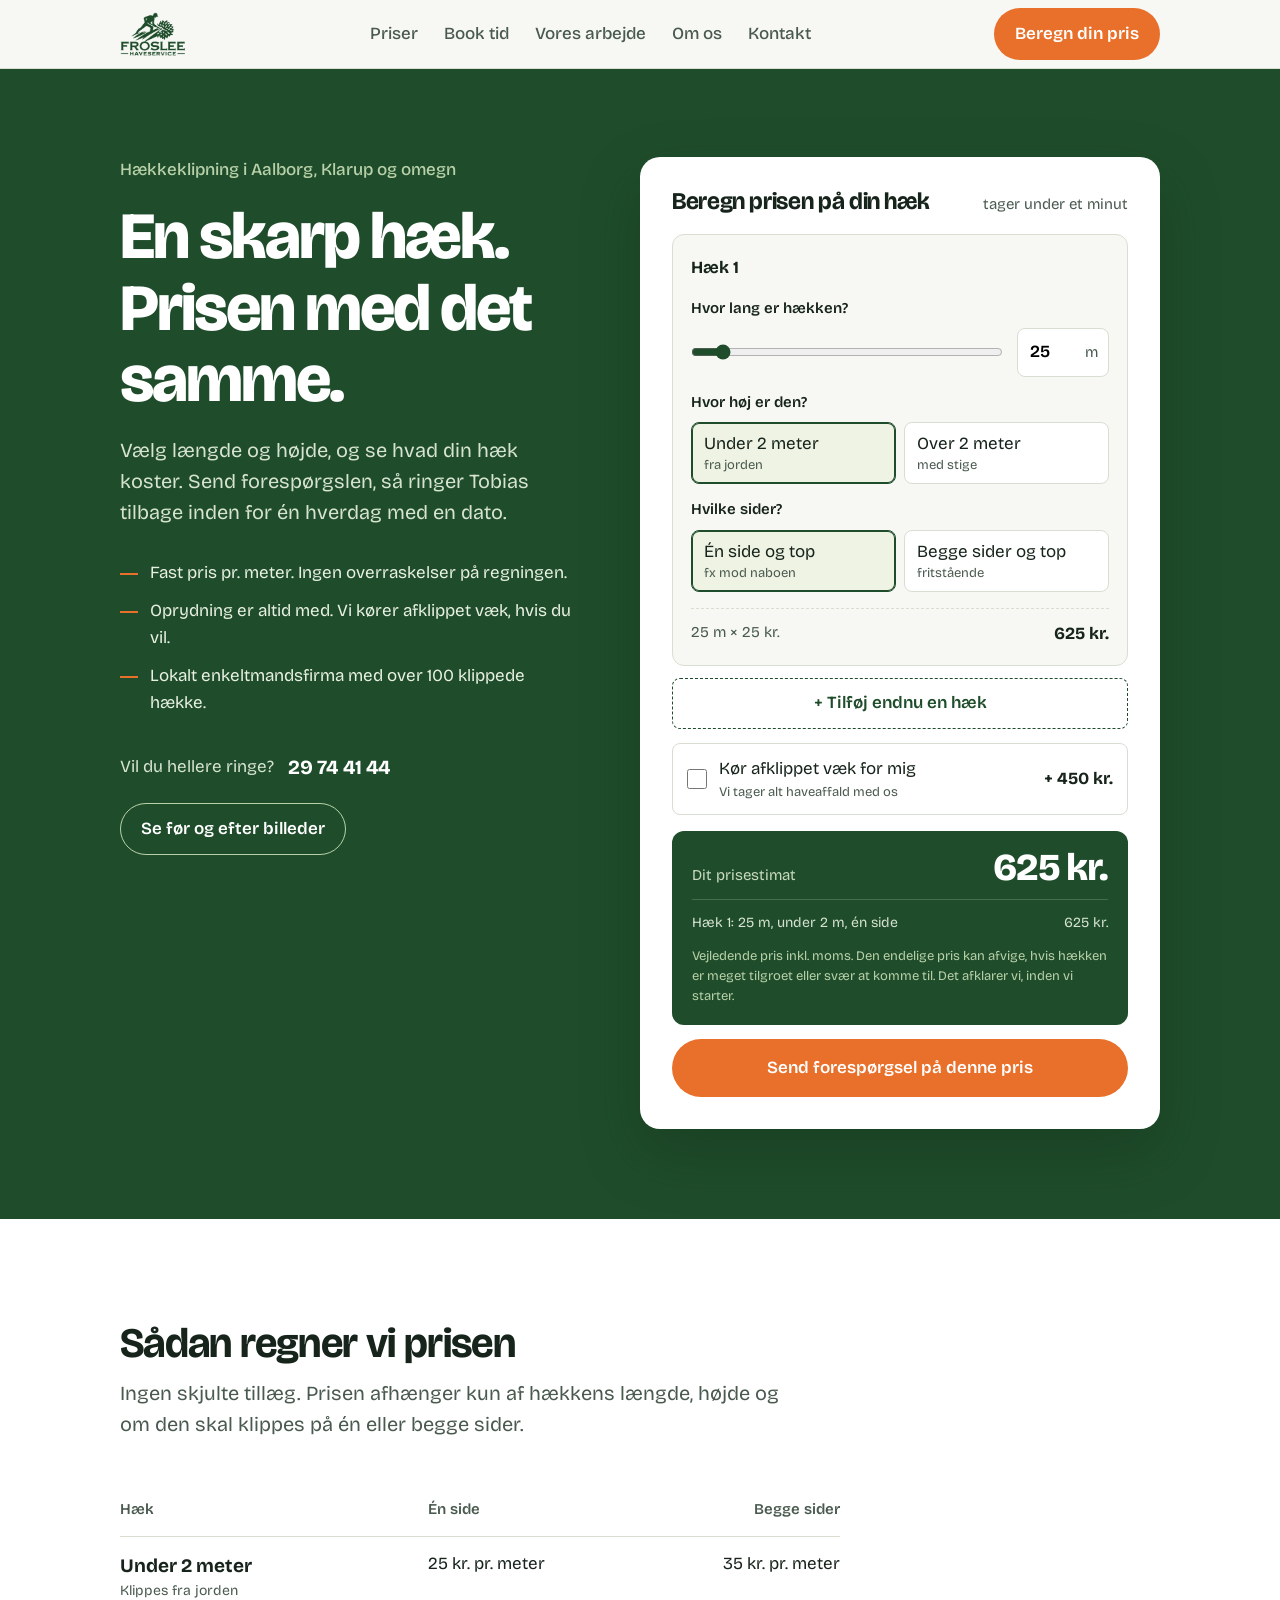
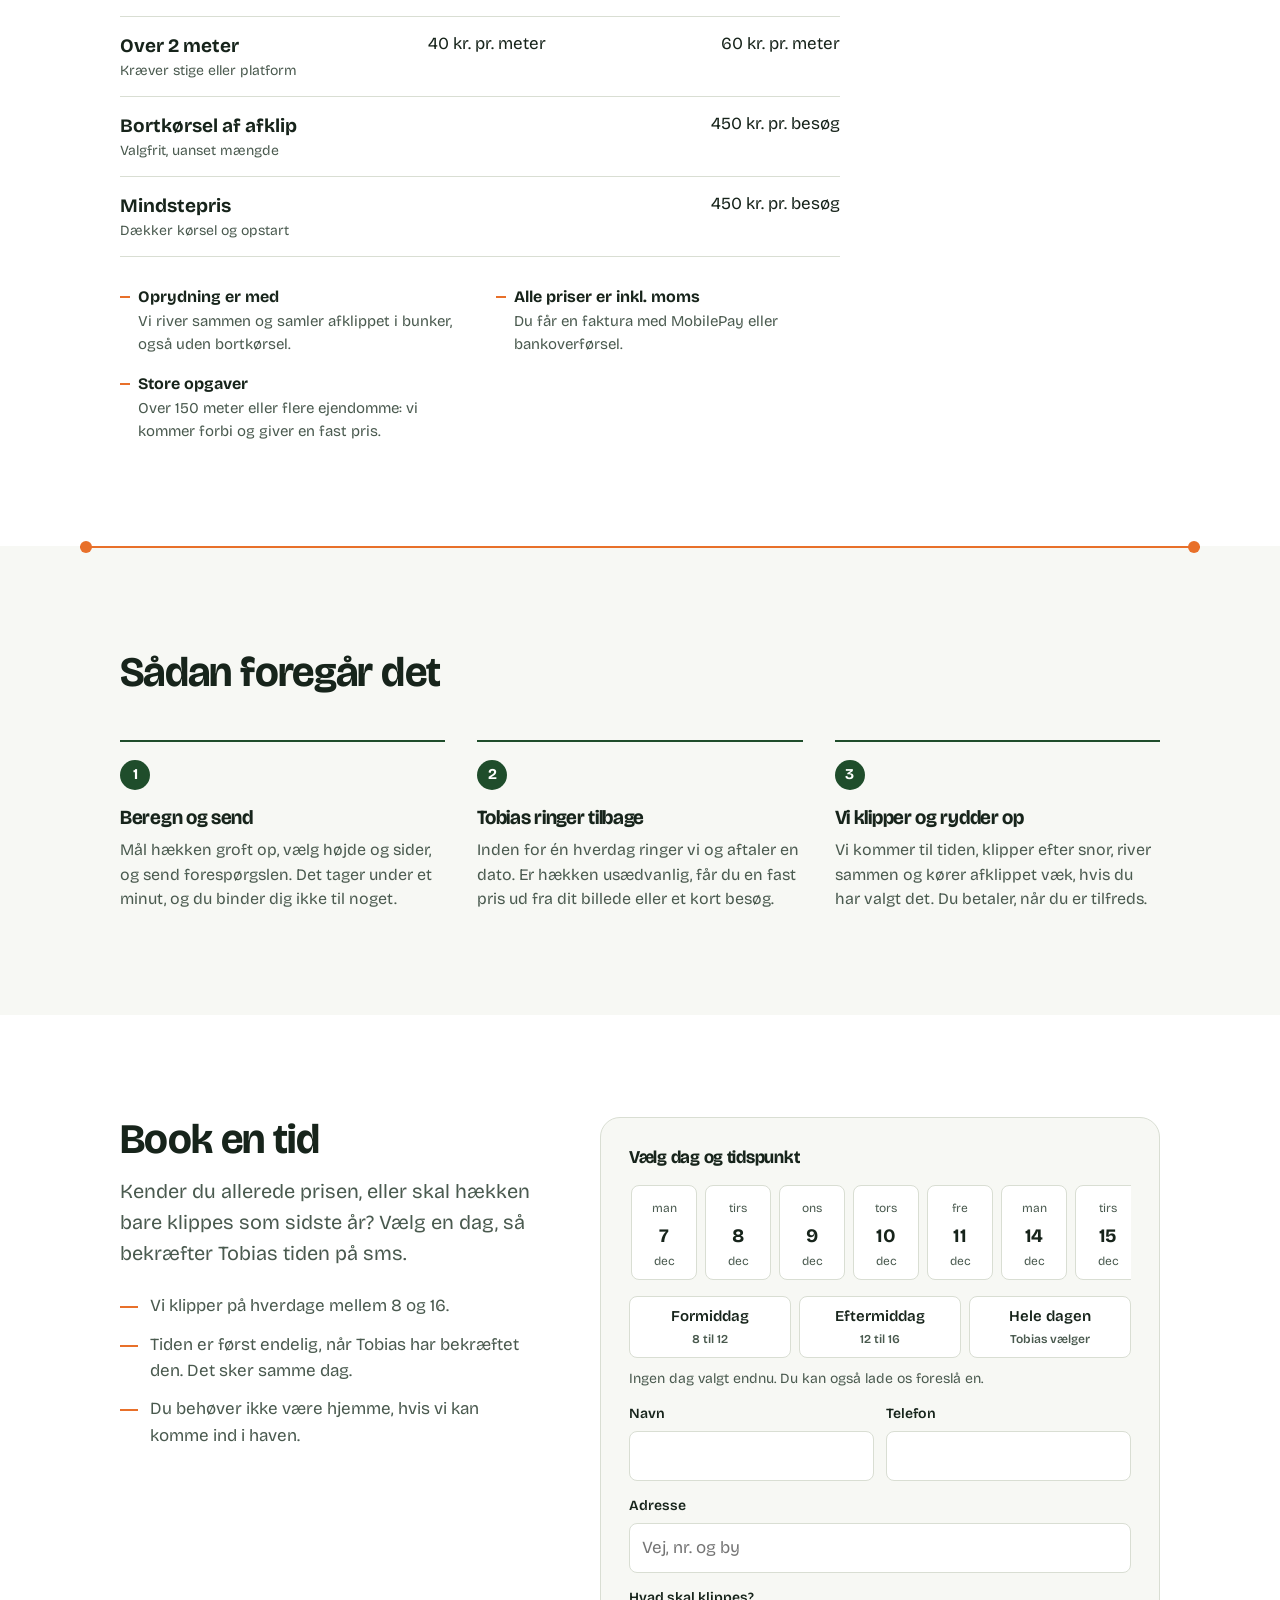
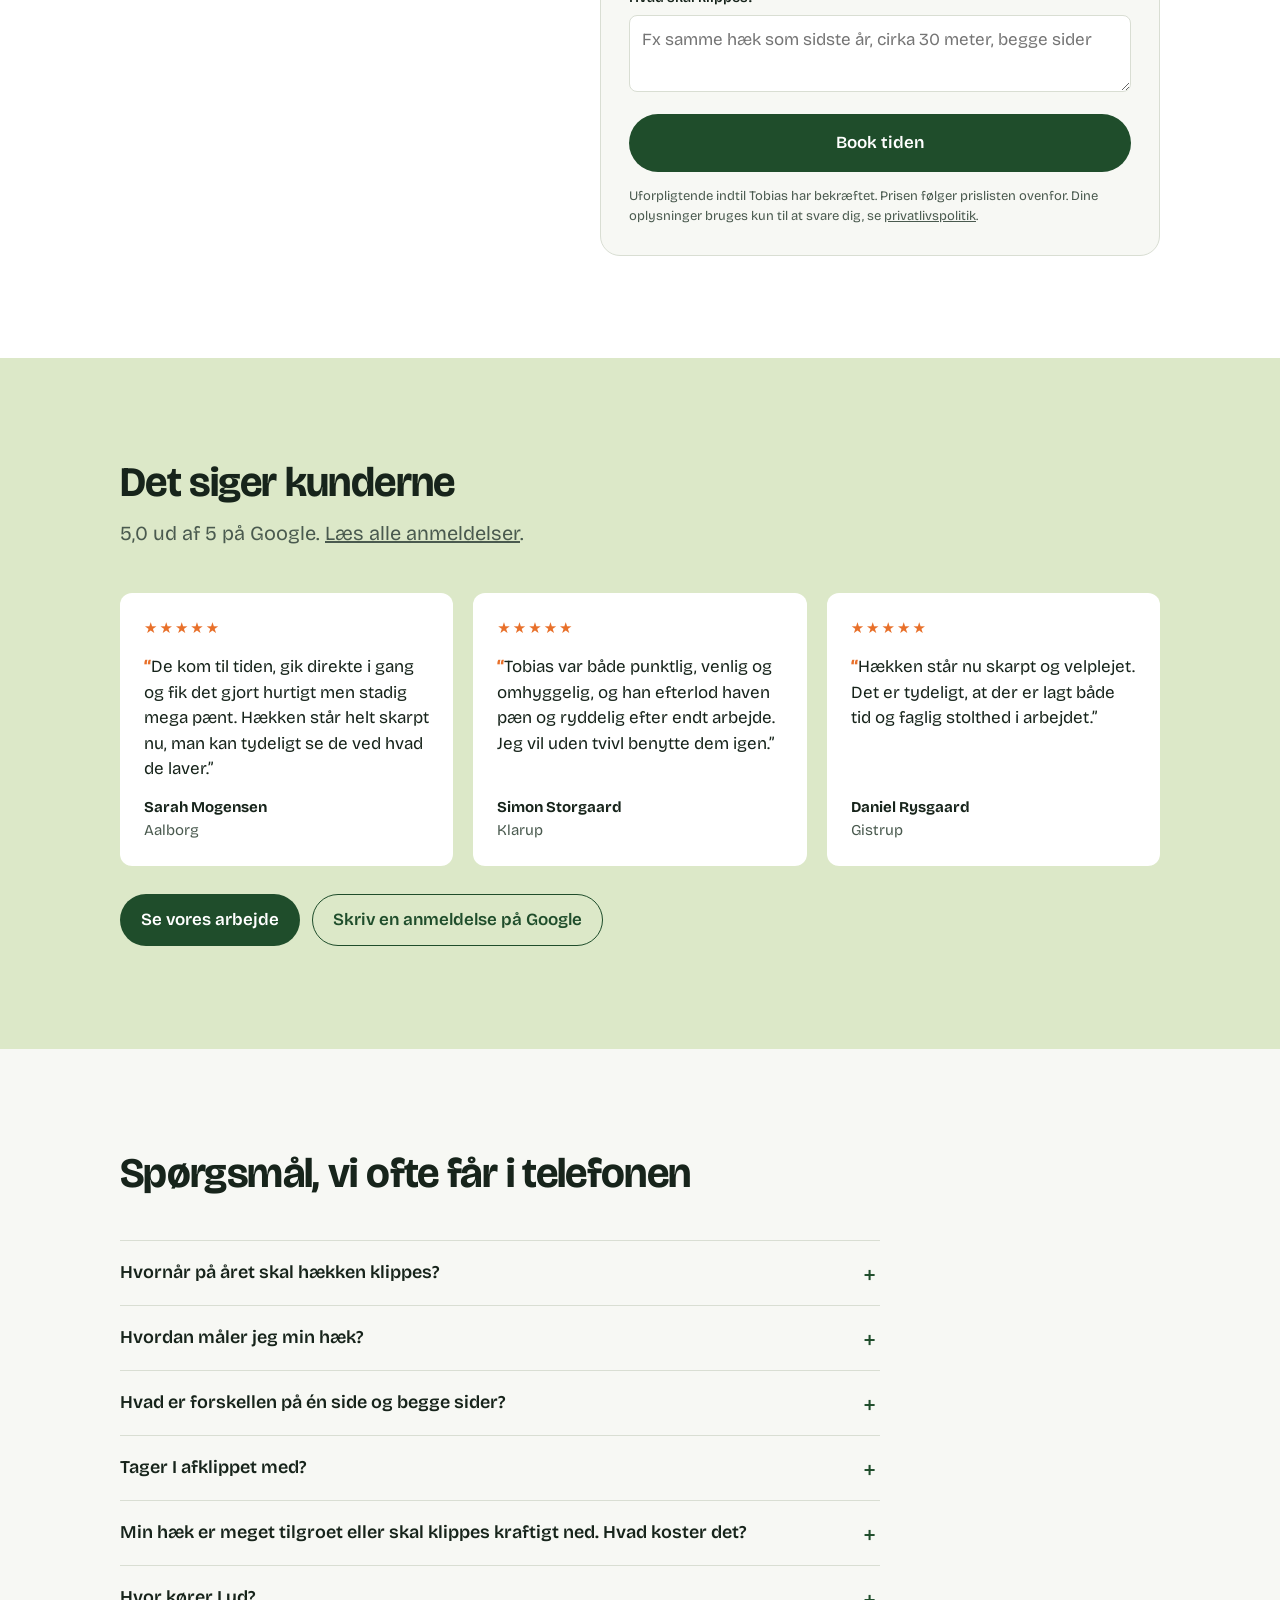
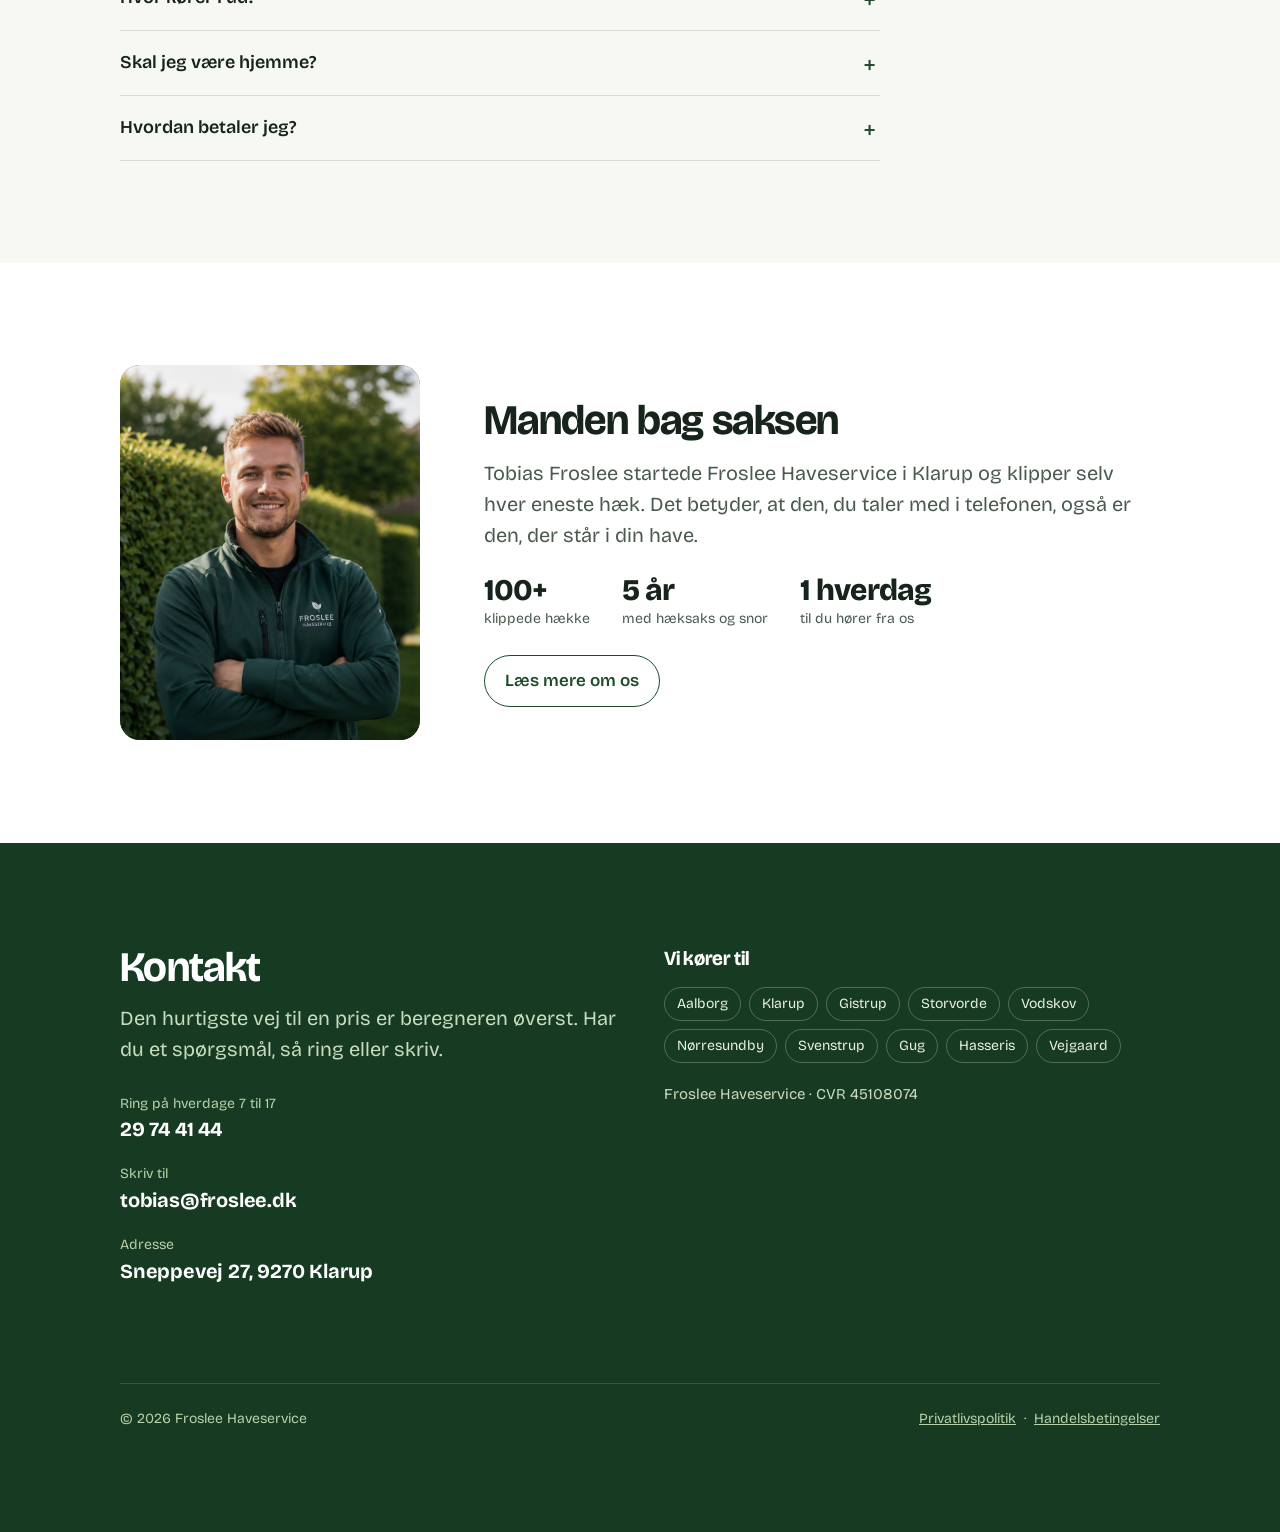
==== index.html @ 967dad7a "Add Google profile to business data Co-Authored-By: Claude Fable 5.1 <noreply@anthropic.com>" ====
<!doctype html>
<html lang="da">
<head>
<meta charset="utf-8">
<meta name="viewport" content="width=device-width, initial-scale=1">
<title>Froslee Haveservice</title>
<meta name="description" content="Hækkeklipning i Aalborg, Klarup og omegn. Beregn prisen på din hæk med det samme og send en forespørgsel.">
<link rel="preconnect" href="https://fonts.googleapis.com">
<link rel="preconnect" href="https://fonts.gstatic.com" crossorigin>
<link href="https://fonts.googleapis.com/css2?family=Bricolage+Grotesque:opsz,wght@12..96,400;12..96,500;12..96,600;12..96,700;12..96,800&display=swap" rel="stylesheet">
<link rel="icon" type="image/png" sizes="32x32" href="img/favicon-32.png">
<link rel="apple-touch-icon" href="img/apple-touch-icon.png">
<meta name="theme-color" content="#1F4D2B">
<link rel="canonical" href="https://devgityousef.github.io/froslee-redesign/">
<meta property="og:type" content="website">
<meta property="og:site_name" content="Froslee Haveservice">
<meta property="og:locale" content="da_DK">
<meta property="og:title" content="Froslee Haveservice · Hækkeklipning i Aalborg">
<meta property="og:description" content="Hækkeklipning i Aalborg og omegn. Beregn prisen på din hæk med det samme og book en tid.">
<meta property="og:url" content="https://devgityousef.github.io/froslee-redesign/">
<meta property="og:image" content="https://devgityousef.github.io/froslee-redesign/img/og.jpg">
<meta property="og:image:width" content="1200">
<meta property="og:image:height" content="630">
<meta name="twitter:card" content="summary_large_image">
<link rel="stylesheet" href="styles.css">
<script type="application/ld+json">{"@context": "https://schema.org", "@type": "LocalBusiness", "name": "Froslee Haveservice", "description": "Hækkeklipning for private og virksomheder i Aalborg og omegn.", "url": "https://devgityousef.github.io/froslee-redesign/", "image": "https://devgityousef.github.io/froslee-redesign/img/og.jpg", "logo": "https://devgityousef.github.io/froslee-redesign/img/icon-512.png", "telephone": "+4529744144", "email": "tobias@froslee.dk", "vatID": "DK45108074", "sameAs": ["https://maps.google.com/?cid=10139848527342528436"], "founder": {"@type": "Person", "name": "Tobias Froslee"}, "address": {"@type": "PostalAddress", "streetAddress": "Sneppevej 27", "postalCode": "9270", "addressLocality": "Klarup", "addressCountry": "DK"}, "areaServed": ["Aalborg", "Klarup", "Gistrup", "Storvorde", "Vodskov", "Nørresundby", "Svenstrup", "Gug", "Hasseris", "Vejgaard"], "openingHoursSpecification": [{"@type": "OpeningHoursSpecification", "dayOfWeek": ["Monday", "Tuesday", "Wednesday", "Thursday", "Friday"], "opens": "07:00", "closes": "17:00"}], "priceRange": "25-60 kr. pr. meter", "makesOffer": {"@type": "Offer", "itemOffered": {"@type": "Service", "name": "Hækkeklipning", "areaServed": "Aalborg"}}}</script>
</head>
<body>

<header>
  <div class="wrap nav">
    <a class="brand" href="index.html"><img src="img/logo-dark.png" alt="Froslee Haveservice"></a>
    <ul>
      <li><a href="index.html#priser">Priser</a></li>
      <li><a href="index.html#book">Book tid</a></li>
      <li><a href="arbejde.html">Vores arbejde</a></li>
      <li><a href="om-os.html">Om os</a></li>
      <li><a href="index.html#kontakt">Kontakt</a></li>
    </ul>
    <a class="btn btn-primary" href="index.html#beregn">Beregn din pris</a>
  </div>
</header>

<main id="top">
<section class="hero">
  <div class="wrap">
    <div>
      <p class="hero-kicker">Hækkeklipning i Aalborg, Klarup og omegn</p>
      <h1>En skarp hæk.<br>Prisen med det samme.</h1>
      <p class="lede" style="margin-top:20px">Vælg længde og højde, og se hvad din hæk koster. Send forespørgslen, så ringer Tobias tilbage inden for én hverdag med en dato.</p>
      <ul class="hero-points">
        <li>Fast pris pr. meter. Ingen overraskelser på regningen.</li>
        <li>Oprydning er altid med. Vi kører afklippet væk, hvis du vil.</li>
        <li>Lokalt enkeltmandsfirma med over 100 klippede hække.</li>
      </ul>
      <div class="hero-call">
        <span>Vil du hellere ringe?</span>
        <a class="tel" href="tel:+4529744144">29 74 41 44</a>
      </div>
      <p style="margin-top:20px"><a class="btn btn-ghost btn-light" href="arbejde.html">Se før og efter billeder</a></p>
    </div>

    <form class="calc" id="beregn" novalidate>
      <div class="calc-head">
        <h2>Beregn prisen på din hæk</h2>
        <span>tager under et minut</span>
      </div>

      <div id="hedges"></div>

      <button type="button" class="add" id="addHedge">+ Tilføj endnu en hæk</button>

      <label class="check">
        <input type="checkbox" id="waste">
        <span class="grow">Kør afklippet væk for mig<small>Vi tager alt haveaffald med os</small></span>
        <b>+ 450 kr.</b>
      </label>

      <div class="total" aria-live="polite">
        <div class="total-row">
          <span class="lbl">Dit prisestimat</span>
          <span class="amt" id="totalAmt">625 kr.</span>
        </div>
        <ul id="breakdown"></ul>
        <p class="fine">Vejledende pris inkl. moms. Den endelige pris kan afvige, hvis hækken er meget tilgroet eller svær at komme til. Det afklarer vi, inden vi starter.</p>
      </div>

      <details class="req" id="req">
        <summary><span class="btn btn-primary btn-block">Send forespørgsel på denne pris</span></summary>
        <div class="req-form">
          <h3>Hvor skal vi komme hen?</h3>
          <div class="grid2">
            <div class="in"><label for="name">Navn</label><input id="name" name="name" autocomplete="name" required></div>
            <div class="in"><label for="phone">Telefon</label><input id="phone" name="phone" type="tel" autocomplete="tel" required></div>
          </div>
          <div class="in"><label for="address">Adresse</label><input id="address" name="address" autocomplete="street-address" placeholder="Vej, nr. og by" required></div>
          <div class="in"><label for="email">E-mail</label><input id="email" name="email" type="email" autocomplete="email" required><small>Så kan vi også svare dig på mail.</small></div>
          <div class="in"><span class="lbl-l">Hvornår passer det?</span><div class="book" data-book="calc"></div></div>
          <p style="font-size:14px;color:var(--ink-2);margin:0">Har du et billede af hækken? Send det på sms til <a href="sms:+4529744144">29 74 41 44</a>, så kan vi give en fast pris uden at komme forbi først.</p>
          <div class="in"><label for="msg">Er der noget, vi skal vide?</label><textarea id="msg" name="msg" rows="2" placeholder="Fx svær adgang, hund i haven, eller at hækken er meget tilgroet"></textarea></div>
          <div class="hp" aria-hidden="true"><label>Lad feltet stå tomt<input name="_gotcha" tabindex="-1" autocomplete="off"></label></div>
          <button type="submit" class="btn btn-dark btn-block">Send forespørgsel</button>
          <p style="font-size:13px;color:var(--ink-2)">Uforpligtende. Vi ringer tilbage inden for én hverdag. Dine oplysninger bruges kun til at svare dig, se <a href="privatliv.html">privatlivspolitik</a>.</p>
        </div>
      </details>

      <div class="sent" id="sent" role="status">
        <h3>Tak, din forespørgsel er sendt</h3>
        <p id="sentText"></p>
      </div>
    </form>
  </div>
</section>

<section class="prices" id="priser">
  <div class="wrap">
    <div class="sec-head">
      <h2>Sådan regner vi prisen</h2>
      <p class="lede">Ingen skjulte tillæg. Prisen afhænger kun af hækkens længde, højde og om den skal klippes på én eller begge sider.</p>
    </div>
    <table class="price-table">
      <thead><tr><th>Hæk</th><th>Én side</th><th>Begge sider</th></tr></thead>
      <tbody>
        <tr><td><b>Under 2 meter</b><small>Klippes fra jorden</small></td><td>25 kr. pr. meter</td><td>35 kr. pr. meter</td></tr>
        <tr><td><b>Over 2 meter</b><small>Kræver stige eller platform</small></td><td>40 kr. pr. meter</td><td>60 kr. pr. meter</td></tr>
        <tr><td><b>Bortkørsel af afklip</b><small>Valgfrit, uanset mængde</small></td><td colspan="2">450 kr. pr. besøg</td></tr>
        <tr><td><b>Mindstepris</b><small>Dækker kørsel og opstart</small></td><td colspan="2">450 kr. pr. besøg</td></tr>
      </tbody>
    </table>
    <div class="incl">
      <div><b>Oprydning er med</b>Vi river sammen og samler afklippet i bunker, også uden bortkørsel.</div>
      <div><b>Alle priser er inkl. moms</b>Du får en faktura med MobilePay eller bankoverførsel.</div>
      <div><b>Store opgaver</b>Over 150 meter eller flere ejendomme: vi kommer forbi og giver en fast pris.</div>
    </div>
  </div>
</section>

<div class="snor" role="presentation"></div>

<section class="steps" id="saadan">
  <div class="wrap">
    <div class="sec-head">
      <h2>Sådan foregår det</h2>
    </div>
    <ol>
      <li><h3>Beregn og send</h3><p>Mål hækken groft op, vælg højde og sider, og send forespørgslen. Det tager under et minut, og du binder dig ikke til noget.</p></li>
      <li><h3>Tobias ringer tilbage</h3><p>Inden for én hverdag ringer vi og aftaler en dato. Er hækken usædvanlig, får du en fast pris ud fra dit billede eller et kort besøg.</p></li>
      <li><h3>Vi klipper og rydder op</h3><p>Vi kommer til tiden, klipper efter snor, river sammen og kører afklippet væk, hvis du har valgt det. Du betaler, når du er tilfreds.</p></li>
    </ol>
  </div>
</section>

<section class="booksec" id="book">
  <div class="wrap">
    <div>
      <h2>Book en tid</h2>
      <p class="lede" style="margin-top:14px">Kender du allerede prisen, eller skal hækken bare klippes som sidste år? Vælg en dag, så bekræfter Tobias tiden på sms.</p>
      <ul class="book-points">
        <li>Vi klipper på hverdage mellem 8 og 16.</li>
        <li>Tiden er først endelig, når Tobias har bekræftet den. Det sker samme dag.</li>
        <li>Du behøver ikke være hjemme, hvis vi kan komme ind i haven.</li>
      </ul>
    </div>
    <form class="bookform" id="bookForm" novalidate>
      <h3>Vælg dag og tidspunkt</h3>
      <div class="book" data-book="solo"></div>
      <div class="grid2">
        <div class="in"><label for="bname">Navn</label><input id="bname" name="name" autocomplete="name" required></div>
        <div class="in"><label for="bphone">Telefon</label><input id="bphone" name="phone" type="tel" autocomplete="tel" required></div>
      </div>
      <div class="in"><label for="baddress">Adresse</label><input id="baddress" name="address" autocomplete="street-address" placeholder="Vej, nr. og by" required></div>
      <div class="in"><label for="bmsg">Hvad skal klippes?</label><textarea id="bmsg" name="msg" rows="2" placeholder="Fx samme hæk som sidste år, cirka 30 meter, begge sider"></textarea></div>
      <div class="hp" aria-hidden="true"><label>Lad feltet stå tomt<input name="_gotcha" tabindex="-1" autocomplete="off"></label></div>
      <button type="submit" class="btn btn-dark btn-block">Book tiden</button>
      <p style="font-size:13px;color:var(--ink-2);margin:0">Uforpligtende indtil Tobias har bekræftet. Prisen følger prislisten ovenfor. Dine oplysninger bruges kun til at svare dig, se <a href="privatliv.html">privatlivspolitik</a>.</p>
      <div class="sent" id="bookSent" role="status" style="margin-top:0">
        <h3>Tak, din booking er sendt</h3>
        <p id="bookSentText"></p>
      </div>
    </form>
  </div>
</section>

<section class="reviews" id="anmeldelser">
  <div class="wrap">
    <div class="sec-head">
      <h2>Det siger kunderne</h2>
      <p class="lede">5,0 ud af 5 på Google. <a href="https://maps.google.com/?cid=10139848527342528436" rel="noopener">Læs alle anmeldelser</a>.</p>
    </div>
    <div class="rev-grid">
      <article class="rev">
        <div class="stars" aria-label="5 ud af 5 stjerner">★★★★★</div>
        <q>De kom til tiden, gik direkte i gang og fik det gjort hurtigt men stadig mega pænt. Hækken står helt skarpt nu, man kan tydeligt se de ved hvad de laver.</q>
        <footer><b>Sarah Mogensen</b>Aalborg</footer>
      </article>
      <article class="rev">
        <div class="stars" aria-label="5 ud af 5 stjerner">★★★★★</div>
        <q>Tobias var både punktlig, venlig og omhyggelig, og han efterlod haven pæn og ryddelig efter endt arbejde. Jeg vil uden tvivl benytte dem igen.</q>
        <footer><b>Simon Storgaard</b>Klarup</footer>
      </article>
      <article class="rev">
        <div class="stars" aria-label="5 ud af 5 stjerner">★★★★★</div>
        <q>Hækken står nu skarpt og velplejet. Det er tydeligt, at der er lagt både tid og faglig stolthed i arbejdet.</q>
        <footer><b>Daniel Rysgaard</b>Gistrup</footer>
      </article>
    </div>
    <p style="margin-top:28px;display:flex;gap:12px;flex-wrap:wrap"><a class="btn btn-dark" href="arbejde.html">Se vores arbejde</a><a class="btn btn-ghost" href="https://maps.google.com/?cid=10139848527342528436" rel="noopener">Skriv en anmeldelse på Google</a></p>
  </div>
</section>

<section id="faq">
  <div class="wrap">
    <div class="sec-head">
      <h2>Spørgsmål, vi ofte får i telefonen</h2>
    </div>
    <div class="faq-list">
      <details><summary>Hvornår på året skal hækken klippes?</summary><p>De fleste hække klippes én gang i slutningen af juni og eventuelt igen i august eller september. Bøgehæk tåler fint en enkelt klipning i sommeren. Vi klipper fra april til oktober, og de bedste tider i kalenderen går først.</p></details>
      <details><summary>Hvordan måler jeg min hæk?</summary><p>Gå langs hækken med almindelige skridt: ét skridt er cirka én meter. Et groft tal er nok. Vi måler præcist, når vi kommer, og prisen reguleres kun, hvis længden afviger meget.</p></details>
      <details><summary>Hvad er forskellen på én side og begge sider?</summary><p>Står hækken i skel, klipper vi typisk kun din side og toppen. Står den frit, eller vil naboen gerne have sin side klippet samtidig, vælger du begge sider. Toppen er altid med.</p></details>
      <details><summary>Tager I afklippet med?</summary><p>Ja, mod 450 kr. pr. besøg uanset mængde. Vælger du det fra, river vi stadig sammen og lægger afklippet i bunker, hvor du vil have det.</p></details>
      <details><summary>Min hæk er meget tilgroet eller skal klippes kraftigt ned. Hvad koster det?</summary><p>En kraftig nedskæring tager længere tid end en almindelig klipning, så det giver vi en fast pris på. Send et billede med forespørgslen, så får du prisen, når vi ringer tilbage.</p></details>
      <details><summary>Hvor kører I ud?</summary><p>Aalborg og en radius på cirka 25 km: Klarup, Gistrup, Storvorde, Vodskov, Nørresundby, Svenstrup, Gug og Hasseris. Bor du længere væk, så skriv til os alligevel.</p></details>
      <details><summary>Skal jeg være hjemme?</summary><p>Nej. Hvis vi kan komme ind i haven, klarer vi det selv. Vi sender en besked, når vi er færdige, og fakturaen kommer på mail.</p></details>
      <details><summary>Hvordan betaler jeg?</summary><p>Du får en faktura på mail efter arbejdet og betaler med MobilePay eller bankoverførsel inden for 8 dage.</p></details>
    </div>
  </div>
</section>

<section class="about" id="om">
  <div class="wrap">
    <div class="portrait"><img src="img/tobias.jpg" alt="Tobias Froslee foran en nyklippet hæk"></div>
    <div>
      <h2>Manden bag saksen</h2>
      <p class="lede" style="margin-top:14px">Tobias Froslee startede Froslee Haveservice i Klarup og klipper selv hver eneste hæk. Det betyder, at den, du taler med i telefonen, også er den, der står i din have.</p>
      <div class="about-facts">
        <div><b>100+</b><span>klippede hække</span></div>
        <div><b>5 år</b><span>med hæksaks og snor</span></div>
        <div><b>1 hverdag</b><span>til du hører fra os</span></div>
      </div>
      <p style="margin-top:24px"><a class="btn btn-ghost" href="om-os.html">Læs mere om os</a></p>
    </div>
  </div>
</section>

<section class="contact" id="kontakt">
  <div class="wrap">
    <div>
      <h2>Kontakt</h2>
      <p class="lede" style="margin-top:12px">Den hurtigste vej til en pris er beregneren øverst. Har du et spørgsmål, så ring eller skriv.</p>
      <ul class="c-list">
        <li><span>Ring på hverdage 7 til 17</span><a href="tel:+4529744144">29 74 41 44</a></li>
        <li><span>Skriv til</span><a href="mailto:tobias@froslee.dk">tobias@froslee.dk</a></li>
        <li><span>Adresse</span><a href="https://maps.google.com/?q=Sneppevej+27,+9270+Klarup">Sneppevej 27, 9270 Klarup</a></li>
      </ul>
    </div>
    <div>
      <h3 style="color:#fff">Vi kører til</h3>
      <div class="areas">
        <span>Aalborg</span><span>Klarup</span><span>Gistrup</span><span>Storvorde</span><span>Vodskov</span><span>Nørresundby</span><span>Svenstrup</span><span>Gug</span><span>Hasseris</span><span>Vejgaard</span>
      </div>
      <p style="margin-top:20px;font-size:15px">Froslee Haveservice · CVR 45108074</p>
    </div>
    <div class="foot" style="grid-column:1/-1">
      <span>© 2026 Froslee Haveservice</span>
      <span><a href="privatliv.html">Privatlivspolitik</a> &nbsp;·&nbsp; <a href="handelsbetingelser.html">Handelsbetingelser</a></span>
    </div>
  </div>
</section>
</main>

<div class="sticky-cta">
  <a class="btn btn-ghost" href="tel:+4529744144">Ring</a>
  <a class="btn btn-primary" href="#beregn">Beregn din pris</a>
</div>

<script>
(function(){
  // Prices in kr. These would come from WordPress settings; the server must recalculate on submit.
  var P = {under_1:25, under_2:35, over_1:40, over_2:60, waste:450, minimum:450, maxLen:300, bigJob:150};
  var hedgesEl = document.getElementById('hedges');
  var hedges = [];
  var fmt = function(n){ return n.toLocaleString('da-DK') + ' kr.'; };

  function render(){
    hedgesEl.innerHTML = '';
    hedges.forEach(function(h, i){
      var el = document.createElement('div');
      el.className = 'hedge';
      el.innerHTML =
        '<div class="hedge-top"><strong>Hæk ' + (i+1) + '</strong><button type="button" data-remove="'+i+'"' + (hedges.length<2?' disabled':'') + '>Fjern</button></div>' +
        '<div class="field"><label for="len'+i+'">Hvor lang er hækken?</label>' +
          '<div class="len"><input type="range" id="len'+i+'" min="1" max="'+P.maxLen+'" value="'+h.len+'" data-len="'+i+'">' +
          '<div class="num"><input type="number" min="1" max="'+P.maxLen+'" value="'+h.len+'" data-lennum="'+i+'" aria-label="Længde i meter"><span>m</span></div></div></div>' +
        '<div class="field"><span class="lbl">Hvor høj er den?</span><div class="seg">' +
          '<label><input type="radio" name="h'+i+'" value="under" '+(h.height==='under'?'checked':'')+' data-h="'+i+'"><span>Under 2 meter<small>fra jorden</small></span></label>' +
          '<label><input type="radio" name="h'+i+'" value="over" '+(h.height==='over'?'checked':'')+' data-h="'+i+'"><span>Over 2 meter<small>med stige</small></span></label></div></div>' +
        '<div class="field"><span class="lbl">Hvilke sider?</span><div class="seg">' +
          '<label><input type="radio" name="s'+i+'" value="1" '+(h.sides===1?'checked':'')+' data-s="'+i+'"><span>Én side og top<small>fx mod naboen</small></span></label>' +
          '<label><input type="radio" name="s'+i+'" value="2" '+(h.sides===2?'checked':'')+' data-s="'+i+'"><span>Begge sider og top<small>fritstående</small></span></label></div></div>' +
        '<div class="hedge-sum"><span>'+h.len+' m × '+rate(h)+' kr.</span><b>'+fmt(price(h))+'</b></div>';
      hedgesEl.appendChild(el);
    });
    total();
  }
  function rate(h){ return P[h.height + '_' + h.sides]; }
  function price(h){ return h.len * rate(h); }

  function total(){
    var sum = 0, lines = [], totalLen = 0;
    hedges.forEach(function(h,i){ sum += price(h); totalLen += h.len; lines.push({l:'Hæk '+(i+1)+': '+h.len+' m, '+(h.height==='under'?'under':'over')+' 2 m, '+(h.sides===1?'én side':'begge sider'), v:price(h)}); });
    if (sum < P.minimum) { lines.push({l:'Mindstepris pr. besøg', v:P.minimum - sum}); sum = P.minimum; }
    var waste = document.getElementById('waste').checked;
    if (waste) { lines.push({l:'Bortkørsel af afklip', v:P.waste}); sum += P.waste; }
    document.getElementById('totalAmt').textContent = fmt(sum);
    var ul = document.getElementById('breakdown');
    ul.innerHTML = lines.map(function(x){ return '<li><span>'+x.l+'</span><span>'+fmt(x.v)+'</span></li>'; }).join('');
    if (totalLen > P.bigJob) ul.innerHTML += '<li class="note">Over '+P.bigJob+' m: vi kommer gerne forbi og giver en fast pris, ofte lavere end estimatet.</li>';
    return sum;
  }

  hedgesEl.addEventListener('input', function(e){
    var t = e.target, i;
    if (t.dataset.len !== undefined || t.dataset.lennum !== undefined) {
      i = +(t.dataset.len !== undefined ? t.dataset.len : t.dataset.lennum);
      var v = Math.max(1, Math.min(P.maxLen, parseInt(t.value,10) || 1));
      hedges[i].len = v;
      var box = t.closest('.hedge');
      box.querySelector('[data-len]').value = v;
      if (t.dataset.lennum === undefined) box.querySelector('[data-lennum]').value = v;
      box.querySelector('.hedge-sum').innerHTML = '<span>'+v+' m × '+rate(hedges[i])+' kr.</span><b>'+fmt(price(hedges[i]))+'</b>';
      total();
    }
  });
  hedgesEl.addEventListener('change', function(e){
    var t = e.target;
    if (t.dataset.h !== undefined) { hedges[+t.dataset.h].height = t.value; render(); }
    if (t.dataset.s !== undefined) { hedges[+t.dataset.s].sides = +t.value; render(); }
  });
  hedgesEl.addEventListener('click', function(e){
    var b = e.target.closest('[data-remove]');
    if (b) { hedges.splice(+b.dataset.remove, 1); render(); }
  });
  document.getElementById('addHedge').addEventListener('click', function(){
    hedges.push({len:10, height:'under', sides:1}); render();
    var last = hedgesEl.lastElementChild; if (last) last.querySelector('[data-lennum]').focus();
  });
  document.getElementById('waste').addEventListener('change', total);

  // Booking picker: the next 12 weekdays and three time options.
  // The real site reads free days from the booking plugin; here every weekday is open.
  var SLOTS = [
    {id:'am',  label:'Formiddag',   hint:'8 til 12'},
    {id:'pm',  label:'Eftermiddag', hint:'12 til 16'},
    {id:'any', label:'Hele dagen',  hint:'Tobias vælger'}
  ];
  var dayShort = new Intl.DateTimeFormat('da-DK', {weekday:'short'});
  var monShort = new Intl.DateTimeFormat('da-DK', {month:'short'});
  var dayLong  = new Intl.DateTimeFormat('da-DK', {weekday:'long', day:'numeric', month:'long'});
  function iso(d){ return d.getFullYear() + '-' + String(d.getMonth()+1).padStart(2,'0') + '-' + String(d.getDate()).padStart(2,'0'); }
  function weekdays(n){
    var out = [], d = new Date(); d.setHours(0,0,0,0);
    while (out.length < n) { d.setDate(d.getDate()+1); if (d.getDay() !== 0 && d.getDay() !== 6) out.push(new Date(d)); }
    return out;
  }
  function makeBooking(root){
    var state = {date:null, slot:null};
    root.innerHTML = '<div class="days" role="group" aria-label="Vælg dag"></div><div class="slots" role="group" aria-label="Vælg tidspunkt"></div><p class="picked"></p><input type="hidden" name="date"><input type="hidden" name="slot">';
    var days = root.querySelector('.days'), slots = root.querySelector('.slots'), picked = root.querySelector('.picked');
    weekdays(12).forEach(function(d){
      var b = document.createElement('button'); b.type = 'button'; b.className = 'day'; b.setAttribute('aria-pressed','false');
      b.dataset.iso = iso(d);
      b.innerHTML = '<span>' + dayShort.format(d).replace('.','') + '</span><b>' + d.getDate() + '</b><small>' + monShort.format(d).replace('.','') + '</small>';
      b.addEventListener('click', function(){ state.date = (state.date === d) ? null : d; paint(); });
      days.appendChild(b);
    });
    SLOTS.forEach(function(s){
      var b = document.createElement('button'); b.type = 'button'; b.className = 'slot'; b.dataset.slot = s.id; b.setAttribute('aria-pressed','false');
      b.innerHTML = s.label + '<small>' + s.hint + '</small>';
      b.addEventListener('click', function(){ state.slot = (state.slot === s.id) ? null : s.id; paint(); });
      slots.appendChild(b);
    });
    function paint(){
      days.querySelectorAll('.day').forEach(function(b){ b.setAttribute('aria-pressed', String(!!state.date && b.dataset.iso === iso(state.date))); });
      slots.querySelectorAll('.slot').forEach(function(b){ b.setAttribute('aria-pressed', String(b.dataset.slot === state.slot)); });
      root.querySelector('[name=date]').value = state.date ? iso(state.date) : '';
      root.querySelector('[name=slot]').value = state.slot || '';
      picked.innerHTML = state.date ? 'Valgt: <b>' + text() + '</b>' : 'Ingen dag valgt endnu. Du kan også lade os foreslå en.';
    }
    function text(){
      if (!state.date) return 'hurtigst muligt';
      var s = SLOTS.filter(function(x){ return x.id === state.slot; })[0];
      return dayLong.format(state.date) + (s && s.id !== 'any' ? ', ' + s.label.toLowerCase() : '');
    }
    paint();
    root.getText = text;
    return root;
  }
  var bookings = {};
  document.querySelectorAll('[data-book]').forEach(function(el){ bookings[el.dataset.book] = makeBooking(el); });

  function validate(f, fields){
    if (f._gotcha.value) return false; // honeypot
    var ok = true;
    fields.forEach(function(n){ var el = f[n]; if (!el.value.trim()) { ok = false; el.setAttribute('aria-invalid','true'); el.style.borderColor = '#C0392B'; } else { el.removeAttribute('aria-invalid'); el.style.borderColor=''; } });
    if (!ok) f.querySelector('[aria-invalid]').focus();
    return ok;
  }

  // Sending: both forms post JSON to Formspree, which emails the recipient set on the form.
  var ENDPOINT = 'https://formspree.io/f/xvkzejkj';
  function send(payload, btn, onOk, onFail){
    var label = btn.textContent; btn.disabled = true; btn.textContent = 'Sender…';
    fetch(ENDPOINT, {method:'POST', headers:{'Content-Type':'application/json','Accept':'application/json'}, body:JSON.stringify(payload)})
      .then(function(r){ if (!r.ok) throw new Error(r.status); onOk(); })
      .catch(function(){ btn.disabled = false; btn.textContent = label; onFail(); });
  }
  function failNote(f){
    var p = f.querySelector('.fail');
    if (!p) { p = document.createElement('p'); p.className = 'fail'; p.style.cssText = 'color:#C0392B;font-size:14px;margin:0'; f.querySelector('button[type=submit]').insertAdjacentElement('afterend', p); }
    p.textContent = 'Det lykkedes ikke at sende. Prøv igen, eller ring til os på 29 74 41 44.';
  }
  function hedgeLines(){
    return hedges.map(function(h,i){ return 'Hæk ' + (i+1) + ': ' + h.len + ' m, ' + (h.height==='under'?'under':'over') + ' 2 m, ' + (h.sides===1?'én side':'begge sider') + ' = ' + fmt(price(h)); }).join('\n');
  }

  document.getElementById('beregn').addEventListener('submit', function(e){
    e.preventDefault();
    var f = e.target;
    if (!validate(f, ['name','phone','address','email'])) return;
    var sum = total();
    var when = bookings.calc.getText();
    var payload = {
      _subject: 'Ny forespørgsel: ' + f.address.value.trim() + ' – ' + fmt(sum),
      _replyto: f.email.value.trim(),
      type: 'Prisforespørgsel',
      navn: f.name.value.trim(), telefon: f.phone.value.trim(), adresse: f.address.value.trim(), email: f.email.value.trim(),
      estimat: fmt(sum), haekke: hedgeLines(), bortkoersel: document.getElementById('waste').checked ? 'Ja (+450 kr.)' : 'Nej',
      oensket_tid: when, besked: f.msg.value.trim()
    };
    send(payload, f.querySelector('button[type=submit]'), function(){
      document.getElementById('sentText').textContent = 'Vi har modtaget din forespørgsel på ' + fmt(sum) + '. Ønsket tid: ' + when + '. Tobias ringer til dig på ' + f.phone.value.trim() + ' inden for én hverdag.';
      document.getElementById('req').removeAttribute('open');
      document.getElementById('req').style.display = 'none';
      document.getElementById('sent').classList.add('show');
      document.getElementById('sent').scrollIntoView({block:'nearest', behavior:'smooth'});
    }, function(){ failNote(f); });
  });

  document.getElementById('bookForm').addEventListener('submit', function(e){
    e.preventDefault();
    var f = e.target;
    if (!validate(f, ['name','phone','address'])) return;
    var when = bookings.solo.getText();
    var payload = {
      _subject: 'Ny booking: ' + f.address.value.trim() + ' – ' + when,
      type: 'Booking',
      navn: f.name.value.trim(), telefon: f.phone.value.trim(), adresse: f.address.value.trim(),
      oensket_tid: when, hvad_skal_klippes: f.msg.value.trim()
    };
    send(payload, f.querySelector('button[type=submit]'), function(){
      document.getElementById('bookSentText').textContent = 'Ønsket tid: ' + when + '. Tobias bekræfter på sms til ' + f.phone.value.trim() + ' i dag eller i morgen. Adressen er ' + f.address.value.trim() + '.';
      Array.prototype.forEach.call(f.querySelectorAll('.in, .book, .grid2, h3, button, p:not(#bookSentText)'), function(el){ if (!el.closest('.sent')) el.style.display = 'none'; });
      document.getElementById('bookSent').classList.add('show');
      document.getElementById('bookSent').scrollIntoView({block:'nearest', behavior:'smooth'});
    }, function(){ failNote(f); });
  });

  hedges.push({len:25, height:'under', sides:1});
  render();
})();
</script>
</body>
</html>
---- styles.css ----
:root{
    --green-900:#163A22;
    --green-800:#1F4D2B;
    --green-700:#2B6338;
    --leaf:#DCE8C8;
    --leaf-soft:#EEF3E4;
    --paper:#F7F8F4;
    --white:#FFFFFF;
    --ink:#17241B;
    --ink-2:#4A5A4F;
    --line:#D9DED3;
    --snor:#E8702A;
    --snor-dark:#C85A1A;
    --radius-l:20px;
    --radius-m:12px;
    --radius-s:8px;
    --max:1120px;
    --gutter:clamp(16px, 4vw, 40px);
  }
  *{box-sizing:border-box}
  html{scroll-behavior:smooth}
  @media (prefers-reduced-motion:reduce){html{scroll-behavior:auto} *{transition:none!important;animation:none!important}}
  body{
    margin:0;background:var(--paper);color:var(--ink);
    font-family:"Bricolage Grotesque",ui-sans-serif,system-ui,sans-serif;
    font-size:17px;line-height:1.55;-webkit-font-smoothing:antialiased;
  }
  h1,h2,h3{margin:0;font-weight:700;letter-spacing:-0.015em;line-height:1.08;font-variation-settings:"opsz" 96}
  h1{font-size:clamp(38px,6vw,66px);font-weight:800;letter-spacing:-0.03em}
  h2{font-size:clamp(28px,4vw,42px)}
  h3{font-size:20px;line-height:1.3}
  p{margin:0}
  a{color:inherit}
  button{font:inherit;cursor:pointer}
  .wrap{max-width:var(--max);margin:0 auto;padding:0 var(--gutter)}
  .lede{font-size:clamp(17px,2vw,20px);color:var(--ink-2);max-width:56ch}
  :focus-visible{outline:3px solid var(--snor);outline-offset:3px;border-radius:4px}
  .sr{position:absolute;width:1px;height:1px;overflow:hidden;clip:rect(0 0 0 0)}

  /* the guide line: the one decorative device */
  .snor{position:relative;height:2px;background:var(--snor);margin:0 auto;max-width:var(--max)}
  .snor::before,.snor::after{content:"";position:absolute;top:-5px;width:12px;height:12px;border-radius:50%;background:var(--snor)}
  .snor::before{left:0}.snor::after{right:0}

  /* header */
  header{position:sticky;top:0;z-index:20;background:rgba(247,248,244,.92);backdrop-filter:blur(10px);border-bottom:1px solid var(--line)}
  .nav{display:flex;align-items:center;justify-content:space-between;height:68px;gap:16px}
  .brand{display:flex;align-items:center;gap:10px;text-decoration:none;font-weight:700;font-size:18px;letter-spacing:-0.01em;white-space:nowrap}
  .brand img{height:44px;width:auto;display:block}
  .nav ul{display:flex;gap:26px;list-style:none;margin:0;padding:0}
  .nav ul a{text-decoration:none;color:var(--ink-2);font-weight:500}
  .nav ul a:hover{color:var(--ink)}
  .btn{display:inline-flex;align-items:center;justify-content:center;gap:8px;border-radius:999px;padding:12px 20px;font-weight:600;text-decoration:none;border:1.5px solid transparent;white-space:nowrap}
  .btn-primary{background:var(--snor);color:#fff}
  .btn-primary:hover{background:var(--snor-dark)}
  .btn-ghost{border-color:var(--green-800);color:var(--green-800);background:transparent}
  .btn-ghost:hover{background:var(--leaf-soft)}
  .btn-dark{background:var(--green-800);color:#fff}
  .btn-dark:hover{background:var(--green-900)}
  .btn-block{width:100%;padding:15px 20px;font-size:17px}
  @media (max-width:1000px){.nav ul{display:none}}
  @media (max-width:600px){.nav .btn{display:none}}

  /* hero */
  .hero{background:var(--green-800);color:#fff;padding:clamp(40px,7vw,88px) 0 clamp(48px,7vw,96px)}
  .hero .wrap{display:grid;grid-template-columns:minmax(0,1fr) minmax(0,520px);gap:clamp(32px,5vw,72px);align-items:start}
  .hero .lede{color:#D6E3CF}
  .hero-kicker{color:#B9D1A9;font-weight:500;margin-bottom:18px}
  .hero-points{list-style:none;margin:32px 0 0;padding:0;display:grid;gap:12px;color:#E8F0E1}
  .hero-points li{display:flex;gap:12px;align-items:flex-start}
  .hero-points li::before{content:"";flex:0 0 18px;height:2px;background:var(--snor);margin-top:13px}
  .hero-call{margin-top:36px;display:flex;gap:14px;flex-wrap:wrap;align-items:center;color:#D6E3CF}
  .hero-call a.tel{color:#fff;font-weight:700;text-decoration:none;font-size:20px;letter-spacing:-0.01em}
  @media (max-width:900px){.hero .wrap{grid-template-columns:1fr}}

  /* calculator */
  .calc{background:var(--white);color:var(--ink);border-radius:var(--radius-l);padding:clamp(20px,3vw,32px);box-shadow:0 24px 60px rgba(10,30,15,.25)}
  .calc-head{display:flex;justify-content:space-between;align-items:baseline;gap:12px;margin-bottom:18px}
  .calc-head h2{font-size:24px}
  .calc-head span{color:var(--ink-2);font-size:15px}
  .hedge{border:1.5px solid var(--line);border-radius:var(--radius-m);padding:18px;margin-bottom:12px;background:var(--paper)}
  .hedge-top{display:flex;justify-content:space-between;align-items:center;margin-bottom:14px}
  .hedge-top strong{font-size:17px}
  .hedge-top button{background:none;border:0;color:var(--ink-2);font-size:14px;padding:4px 6px;text-decoration:underline}
  .hedge-top button:disabled{visibility:hidden}
  .field{margin-bottom:14px}
  .field:last-child{margin-bottom:0}
  .field>label,.field>.lbl{display:block;font-weight:600;font-size:15px;margin-bottom:8px}
  .len{display:grid;grid-template-columns:1fr 92px;gap:14px;align-items:center}
  input[type=range]{width:100%;accent-color:var(--green-800);height:32px;margin:0}
  .num{display:flex;align-items:center;border:1.5px solid var(--line);border-radius:var(--radius-s);background:#fff;overflow:hidden}
  .num input{width:100%;border:0;padding:10px 0 10px 12px;font:inherit;font-weight:600;font-size:17px;min-width:0;background:transparent}
  .num input:focus{outline:none}
  .num span{padding:0 10px 0 2px;color:var(--ink-2);font-size:15px}
  .seg{display:grid;grid-template-columns:1fr 1fr;gap:8px}
  .seg label{position:relative}
  .seg input{position:absolute;opacity:0;inset:0}
  .seg span{display:flex;flex-direction:column;align-items:flex-start;border:1.5px solid var(--line);border-radius:var(--radius-s);padding:10px 12px;background:#fff;line-height:1.25}
  .seg span small{color:var(--ink-2);font-size:13px;margin-top:3px}
  .seg input:checked+span{border-color:var(--green-800);background:var(--leaf-soft);box-shadow:inset 0 0 0 1px var(--green-800)}
  .seg input:focus-visible+span{outline:3px solid var(--snor);outline-offset:2px}
  .hedge-sum{display:flex;justify-content:space-between;border-top:1px dashed var(--line);padding-top:12px;margin-top:16px;font-size:15px;color:var(--ink-2)}
  .hedge-sum b{color:var(--ink);font-size:17px}
  .add{background:none;border:1.5px dashed var(--green-800);color:var(--green-800);border-radius:var(--radius-s);padding:11px;width:100%;font-weight:600;margin-bottom:14px}
  .add:hover{background:var(--leaf-soft)}
  .check{display:flex;align-items:center;gap:12px;border:1.5px solid var(--line);border-radius:var(--radius-s);padding:12px 14px;background:#fff;cursor:pointer}
  .check input{width:20px;height:20px;accent-color:var(--green-800);margin:0}
  .check .grow{flex:1}
  .check small{display:block;color:var(--ink-2);font-size:13px}
  .total{margin-top:16px;background:var(--green-800);color:#fff;border-radius:var(--radius-m);padding:18px 20px}
  .total-row{display:flex;justify-content:space-between;align-items:baseline;gap:12px}
  .total-row .lbl{font-size:15px;color:#C9DBBE}
  .total-row .amt{font-size:clamp(30px,4vw,38px);font-weight:800;letter-spacing:-0.03em;line-height:1}
  .total ul{list-style:none;margin:12px 0 0;padding:12px 0 0;border-top:1px solid rgba(255,255,255,.18);display:grid;gap:4px;font-size:14px;color:#D6E3CF}
  .total ul li{display:flex;justify-content:space-between;gap:12px}
  .total ul li.note{color:#F2B38C;display:block}
  .total .fine{font-size:13px;color:#B9D1A9;margin-top:12px}
  details.req{margin-top:14px}
  details.req summary{list-style:none;cursor:pointer}
  details.req summary::-webkit-details-marker{display:none}
  details.req[open] summary .btn{display:none}
  .req-form{margin-top:14px;display:grid;gap:12px}
  .req-form h3{font-size:18px;margin-bottom:2px}
  .grid2{display:grid;grid-template-columns:1fr 1fr;gap:12px}
  @media (max-width:520px){.grid2{grid-template-columns:1fr}}
  .in label,.in .lbl-l{display:block;font-size:14px;font-weight:600;margin-bottom:6px}

  /* booking picker */
  .book{display:grid;gap:10px}
  .book .days{display:flex;gap:8px;overflow-x:auto;padding:2px 2px 6px;scrollbar-width:thin;-webkit-overflow-scrolling:touch}
  .book .day,.book .slot{border:1.5px solid var(--line);border-radius:var(--radius-s);background:#fff;padding:8px 10px;line-height:1.2;cursor:pointer;color:var(--ink);font:inherit;text-align:center}
  .book .day{flex:0 0 auto;min-width:66px}
  .book .day small,.book .slot small{display:block;font-size:12px;color:var(--ink-2);margin-top:2px}
  .book .day b{display:block;font-size:19px;font-weight:700;letter-spacing:-0.02em}
  .book .day span{font-size:12px;color:var(--ink-2)}
  .book .day[aria-pressed=true],.book .slot[aria-pressed=true]{border-color:var(--green-800);background:var(--leaf-soft);box-shadow:inset 0 0 0 1px var(--green-800)}
  .book .slots{display:grid;grid-template-columns:repeat(3,1fr);gap:8px}
  .book .slot{font-weight:600;font-size:15px}
  .book .picked{font-size:14px;color:var(--ink-2);margin:0}
  .book .picked b{color:var(--ink)}
  @media (max-width:420px){.book .slots{grid-template-columns:1fr}}

  .booksec{background:var(--white)}
  .booksec .wrap{display:grid;grid-template-columns:minmax(0,1fr) minmax(0,560px);gap:clamp(32px,5vw,72px);align-items:start}
  .bookform{background:var(--paper);border:1.5px solid var(--line);border-radius:var(--radius-l);padding:clamp(20px,3vw,28px);display:grid;gap:14px}
  .bookform h3{font-size:18px}
  .book-points{list-style:none;margin:24px 0 0;padding:0;display:grid;gap:12px;color:var(--ink-2)}
  .book-points li{display:flex;gap:12px;align-items:flex-start}
  .book-points li::before{content:"";flex:0 0 18px;height:2px;background:var(--snor);margin-top:13px}
  @media (max-width:900px){.booksec .wrap{grid-template-columns:1fr}}
  .in input,.in select,.in textarea{width:100%;border:1.5px solid var(--line);border-radius:var(--radius-s);padding:11px 12px;font:inherit;background:#fff;color:var(--ink)}
  .in input[type=file]{padding:8px;font-size:14px}
  .in small{display:block;color:var(--ink-2);font-size:13px;margin-top:5px}
  .hp{position:absolute;left:-9999px;top:-9999px}
  .sent{display:none;border:1.5px solid var(--green-700);background:var(--leaf-soft);border-radius:var(--radius-m);padding:18px;margin-top:14px}
  .sent.show{display:block}
  .sent h3{margin-bottom:6px}
  .sent p{color:var(--ink-2);font-size:15px}

  /* sections */
  section{padding:clamp(56px,8vw,104px) 0}
  .sec-head{max-width:62ch;margin-bottom:clamp(28px,4vw,44px)}
  .sec-head p{margin-top:12px}

  .prices{background:var(--white)}
  .price-table{width:100%;border-collapse:collapse;max-width:720px}
  .price-table th,.price-table td{text-align:left;padding:14px 0;border-bottom:1px solid var(--line);vertical-align:top}
  .price-table th{font-weight:600;font-size:15px;color:var(--ink-2)}
  .price-table td:last-child,.price-table th:last-child{text-align:right;white-space:nowrap}
  .price-table td b{font-size:19px;font-weight:700}
  .price-table td small{display:block;color:var(--ink-2);font-size:14px}
  .incl{margin-top:28px;display:grid;grid-template-columns:repeat(auto-fit,minmax(220px,1fr));gap:16px 32px;max-width:720px}
  .incl div{padding-left:18px;position:relative;color:var(--ink-2);font-size:15px}
  .incl div::before{content:"";position:absolute;left:0;top:11px;width:10px;height:2px;background:var(--snor)}
  .incl div b{display:block;color:var(--ink);font-size:16px}

  .steps ol{list-style:none;margin:0;padding:0;display:grid;grid-template-columns:repeat(3,1fr);gap:32px;counter-reset:s}
  .steps li{counter-increment:s;border-top:2px solid var(--green-800);padding-top:18px}
  .steps li::before{content:counter(s);display:inline-grid;place-items:center;width:30px;height:30px;border-radius:50%;background:var(--green-800);color:#fff;font-weight:700;font-size:15px;margin-bottom:14px}
  .steps li p{color:var(--ink-2);margin-top:8px;font-size:16px}
  @media (max-width:760px){.steps ol{grid-template-columns:1fr;gap:24px}}

  .reviews{background:var(--leaf)}
  .rev-grid{display:grid;grid-template-columns:repeat(3,1fr);gap:20px}
  .rev{background:var(--white);border-radius:var(--radius-m);padding:24px;display:flex;flex-direction:column;gap:14px}
  .rev q{quotes:"“" "”";font-size:17px;line-height:1.5}
  .rev q::before{color:var(--snor);font-weight:800}
  .rev footer{margin-top:auto;font-size:15px;color:var(--ink-2)}
  .rev footer b{color:var(--ink);display:block}
  .stars{color:var(--snor);letter-spacing:2px;font-size:15px}
  @media (max-width:860px){.rev-grid{grid-template-columns:1fr}}

  .faq-list{max-width:760px}
  .faq-list details{border-top:1px solid var(--line)}
  .faq-list details:last-child{border-bottom:1px solid var(--line)}
  .faq-list summary{cursor:pointer;padding:18px 40px 18px 0;font-weight:600;font-size:18px;list-style:none;position:relative}
  .faq-list summary::-webkit-details-marker{display:none}
  .faq-list summary::after{content:"+";position:absolute;right:4px;top:14px;font-size:26px;font-weight:400;color:var(--green-800)}
  .faq-list details[open] summary::after{content:"–"}
  .faq-list details p{padding:0 0 20px;color:var(--ink-2);max-width:62ch}

  .about{background:var(--white)}
  .about .wrap{display:grid;grid-template-columns:minmax(0,300px) minmax(0,1fr);gap:clamp(28px,5vw,64px);align-items:center}
  .portrait{aspect-ratio:4/5;border-radius:var(--radius-l);background:linear-gradient(160deg,var(--green-700),var(--green-900));position:relative;overflow:hidden}
  .portrait img{position:absolute;inset:0;width:100%;height:100%;object-fit:cover;display:block}
  .about-facts{display:flex;gap:32px;margin-top:24px;flex-wrap:wrap}
  .about-facts div b{display:block;font-size:30px;font-weight:800;letter-spacing:-0.03em;line-height:1}
  .about-facts div span{font-size:14px;color:var(--ink-2)}
  @media (max-width:760px){.about .wrap{grid-template-columns:1fr}.portrait{max-width:260px}}

  .contact{background:var(--green-900);color:#fff}
  .contact .wrap{display:grid;grid-template-columns:1fr 1fr;gap:48px}
  .contact h2{color:#fff}
  .contact p{color:#C9DBBE}
  .c-list{list-style:none;margin:28px 0 0;padding:0;display:grid;gap:18px}
  .c-list span{display:block;font-size:14px;color:#B9D1A9}
  .c-list a{color:#fff;text-decoration:none;font-weight:700;font-size:20px;letter-spacing:-0.01em}
  .c-list a:hover{text-decoration:underline;text-decoration-color:var(--snor)}
  .areas{display:flex;flex-wrap:wrap;gap:8px;margin-top:16px}
  .areas span{border:1px solid rgba(255,255,255,.25);border-radius:999px;padding:5px 12px;font-size:14px;color:#E8F0E1}
  .foot{border-top:1px solid rgba(255,255,255,.14);margin-top:48px;padding-top:24px;display:flex;justify-content:space-between;gap:16px;flex-wrap:wrap;font-size:14px;color:#B9D1A9}
  .foot a{color:#B9D1A9}
  @media (max-width:760px){.contact .wrap{grid-template-columns:1fr;gap:32px}}

  /* mobile sticky action */
  .sticky-cta{display:none}
  @media (max-width:900px){
    .sticky-cta{display:flex;position:fixed;bottom:0;left:0;right:0;z-index:30;background:#fff;border-top:1px solid var(--line);padding:10px 16px calc(10px + env(safe-area-inset-bottom));gap:10px}
    .sticky-cta .btn{flex:1;padding:13px 10px}
    body{padding-bottom:72px}
  }

  /* subpages */
  .btn-light{border-color:#B9D1A9;color:#fff}
  .btn-light:hover{background:rgba(255,255,255,.1)}
  .page-hero{background:var(--green-800);color:#fff;padding:clamp(40px,6vw,72px) 0}
  .page-hero h1{font-size:clamp(34px,5vw,54px)}
  .page-hero .lede{color:#D6E3CF;margin-top:16px}
  .page-hero .wrap{display:grid;grid-template-columns:minmax(0,1fr) minmax(0,380px);gap:clamp(28px,5vw,64px);align-items:center}
  .page-hero .portrait{box-shadow:0 24px 60px rgba(10,30,15,.3)}
  @media (max-width:760px){.page-hero .wrap{grid-template-columns:1fr}.page-hero .portrait{max-width:300px}}

  .work{display:grid;grid-template-columns:1fr 1fr;gap:36px 32px}
  .work figure{margin:0}
  .work figcaption{margin-top:12px;color:var(--ink-2);font-size:15px;max-width:52ch}
  .work figcaption b{display:block;color:var(--ink);font-size:17px}
  .compare{position:relative;aspect-ratio:4/3;border-radius:var(--radius-m);overflow:hidden;background:var(--leaf);user-select:none;-webkit-user-select:none;touch-action:pan-y}
  .compare img{position:absolute;inset:0;width:100%;height:100%;object-fit:cover;display:block;pointer-events:none}
  .compare .before{clip-path:inset(0 calc(100% - var(--pos,50%)) 0 0)}
  .compare .handle{position:absolute;top:0;bottom:0;left:var(--pos,50%);width:2px;margin-left:-1px;background:var(--snor);pointer-events:none}
  .compare .handle::after{content:"◂ ▸";position:absolute;top:50%;left:50%;width:44px;height:44px;border-radius:50%;background:var(--snor);color:#fff;font-size:15px;font-weight:700;letter-spacing:1px;display:grid;place-items:center;transform:translate(-50%,-50%);box-shadow:0 2px 10px rgba(0,0,0,.3)}
  .compare input{position:absolute;inset:0;width:100%;height:100%;opacity:0;cursor:ew-resize;margin:0}
  .compare .tag{position:absolute;top:12px;padding:4px 10px;border-radius:999px;font-size:13px;font-weight:600;background:rgba(23,36,27,.75);color:#fff;pointer-events:none}
  .compare .tag.l{left:12px}.compare .tag.r{right:12px}
  .compare:focus-within{outline:3px solid var(--snor);outline-offset:3px}
  @media (max-width:860px){.work{grid-template-columns:1fr}}

  .values{display:grid;grid-template-columns:repeat(3,1fr);gap:32px}
  .values div{border-top:2px solid var(--green-800);padding-top:18px}
  .values p{color:var(--ink-2);margin-top:8px;font-size:16px}
  @media (max-width:760px){.values{grid-template-columns:1fr;gap:24px}}
  .prose{max-width:62ch}
  .prose p+p{margin-top:16px}

  .cta-band{background:var(--leaf)}
  .cta-band .wrap{display:flex;align-items:center;justify-content:space-between;gap:24px;flex-wrap:wrap}
  .cta-band h2{font-size:clamp(24px,3vw,32px)}
  .cta-band p{color:var(--ink-2);margin-top:6px}

  .foot-min{background:var(--green-900);color:#B9D1A9;padding:36px 0;font-size:15px}
  .foot-min .wrap{display:flex;justify-content:space-between;gap:16px 32px;flex-wrap:wrap;align-items:center}
  .foot-min a{color:#fff;text-decoration:none;font-weight:600}
  .foot-min a:hover{text-decoration:underline;text-decoration-color:var(--snor)}
  .foot-min span{display:block}
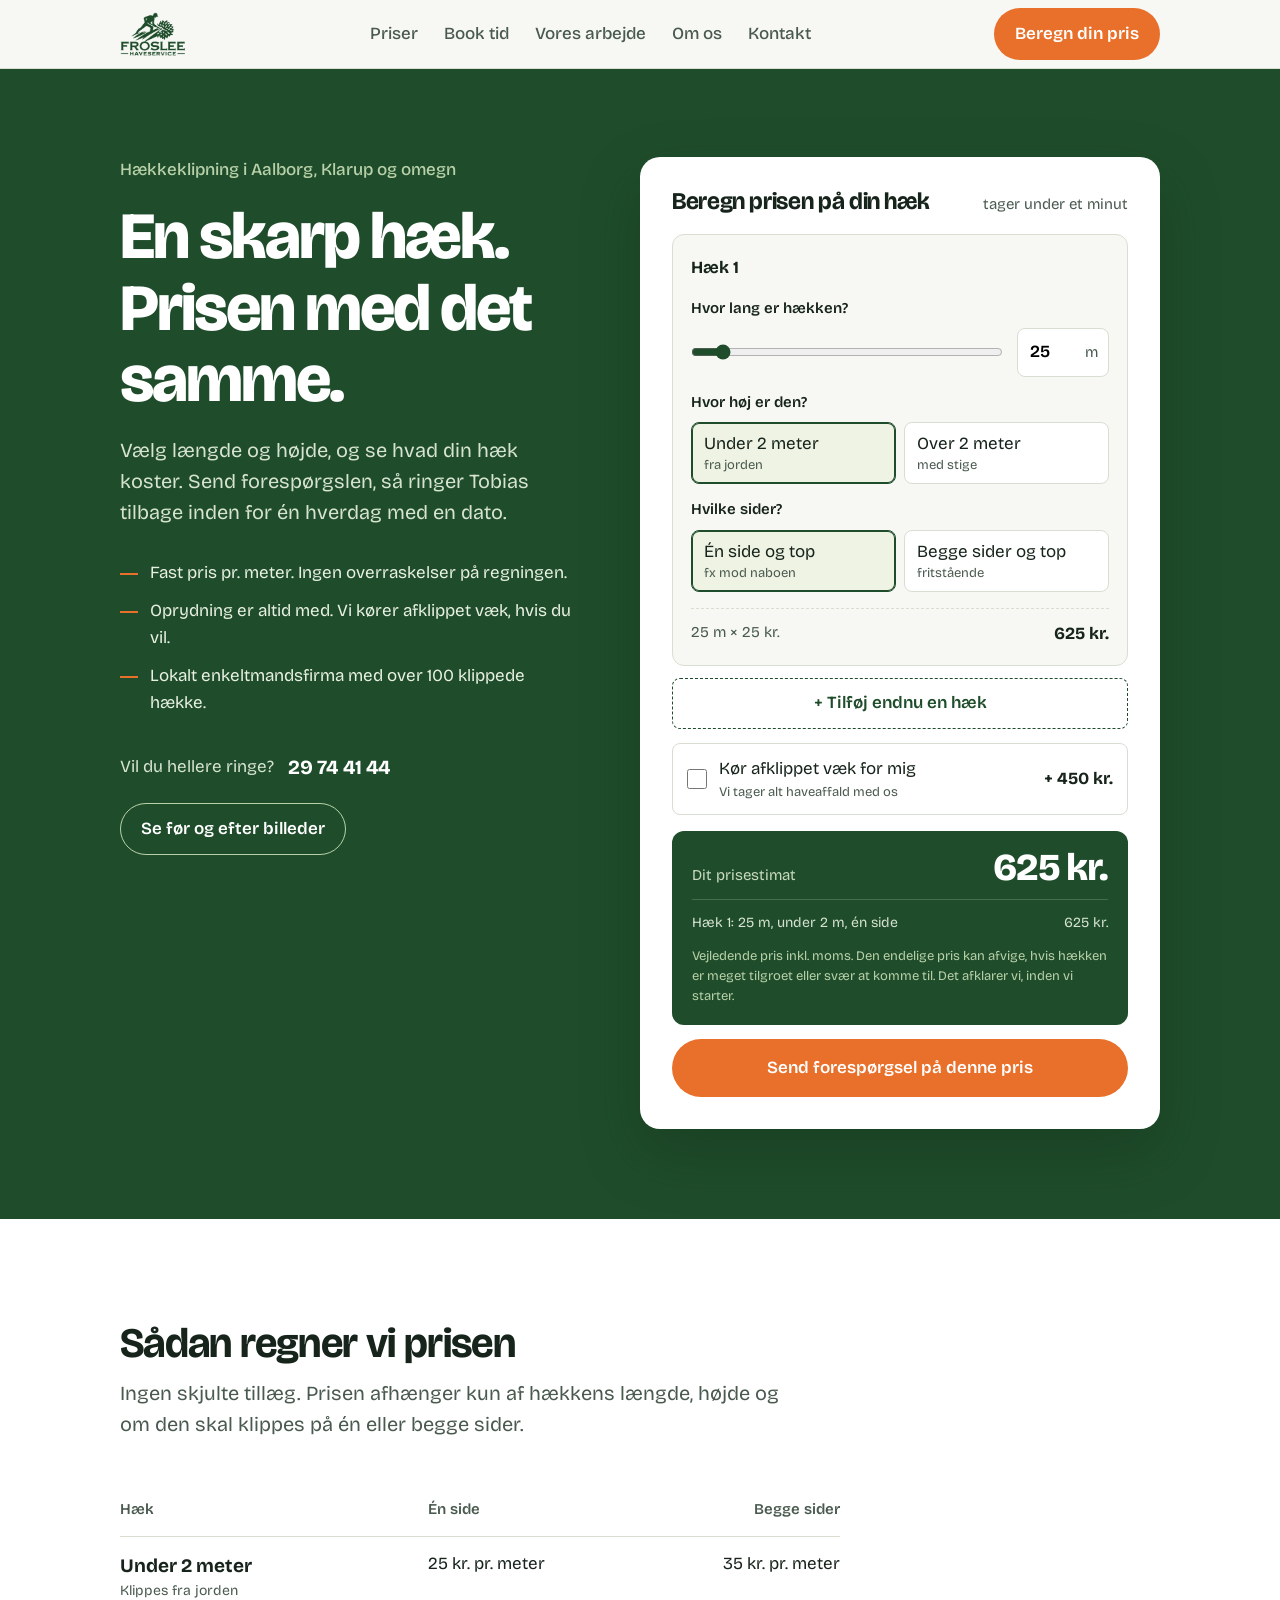
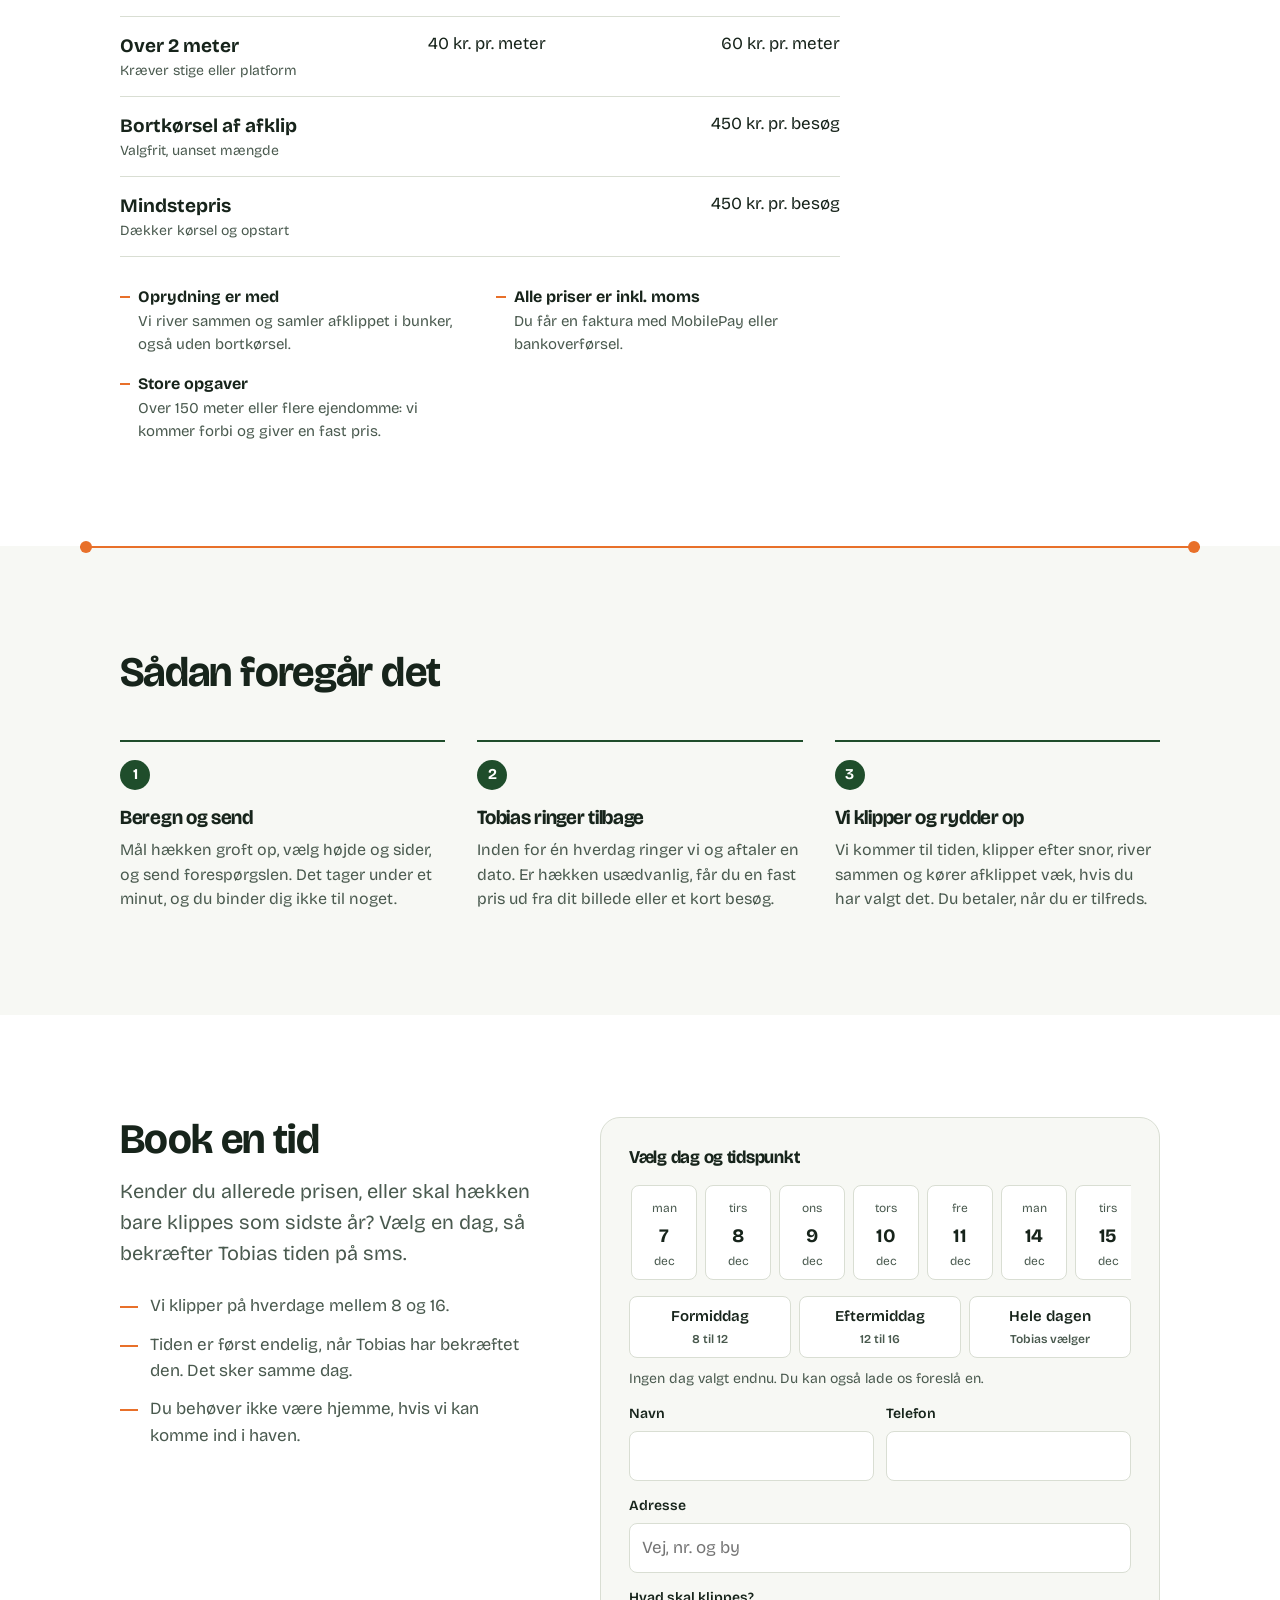
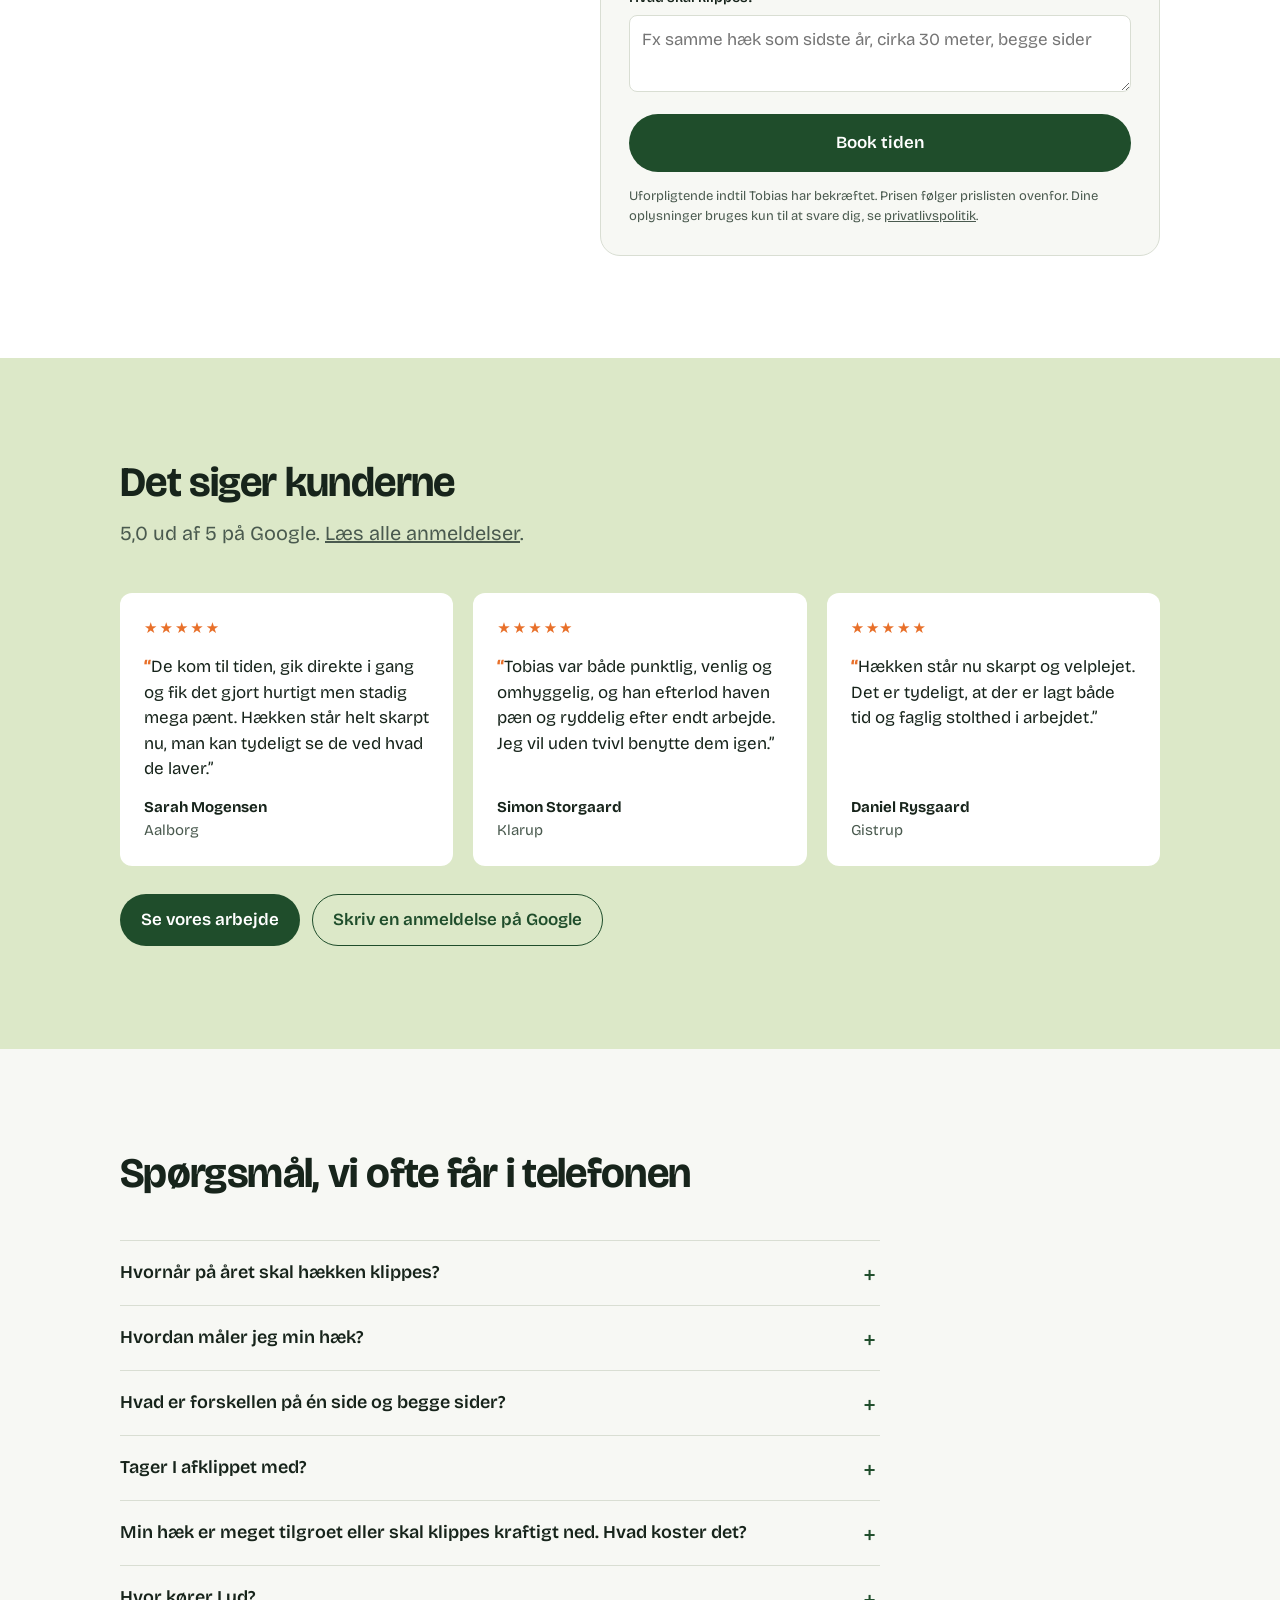
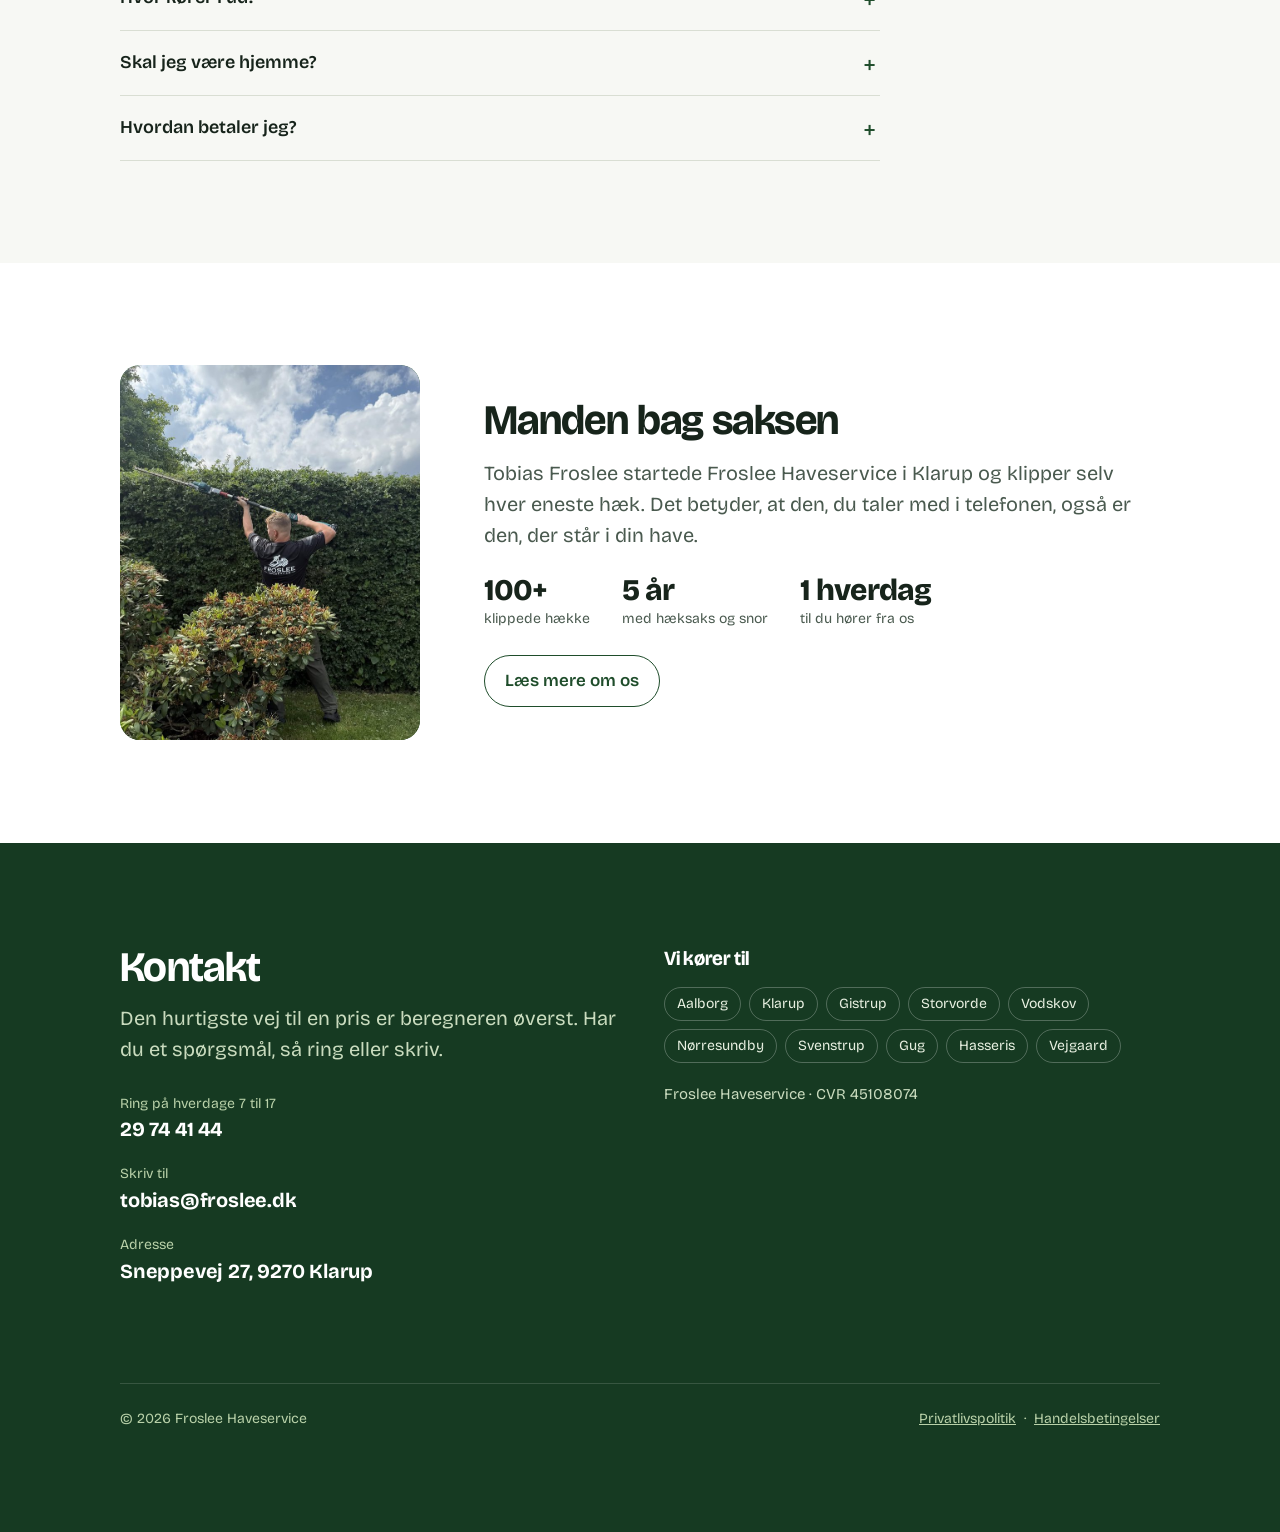
==== commit 9ee023e7: "Add Tobias's photos: three more before/after pairs, gallery, work shots on front and about pages Co-" ====
--- a/index.html
+++ b/index.html
@@ -228,7 +228,7 @@
 
 <section class="about" id="om">
   <div class="wrap">
-    <div class="portrait"><img src="img/tobias.jpg" alt="Tobias Froslee foran en nyklippet hæk"></div>
+    <div class="portrait"><img src="img/tobias-arbejde.jpg" alt="Tobias Froslee klipper toppen af en høj hæk med stangsaks"></div>
     <div>
       <h2>Manden bag saksen</h2>
       <p class="lede" style="margin-top:14px">Tobias Froslee startede Froslee Haveservice i Klarup og klipper selv hver eneste hæk. Det betyder, at den, du taler med i telefonen, også er den, der står i din have.</p>
--- a/styles.css
+++ b/styles.css
@@ -272,3 +272,8 @@
   .foot-min a{color:#fff;text-decoration:none;font-weight:600}
   .foot-min a:hover{text-decoration:underline;text-decoration-color:var(--snor)}
   .foot-min span{display:block}
+
+/* Work page gallery */
+.gallery{display:grid;grid-template-columns:repeat(3,1fr);gap:16px;margin-top:28px}
+.gallery img{width:100%;aspect-ratio:4/3;object-fit:cover;border-radius:var(--radius-m);display:block;background:var(--leaf)}
+@media (max-width:760px){.gallery{grid-template-columns:1fr 1fr;gap:10px}}
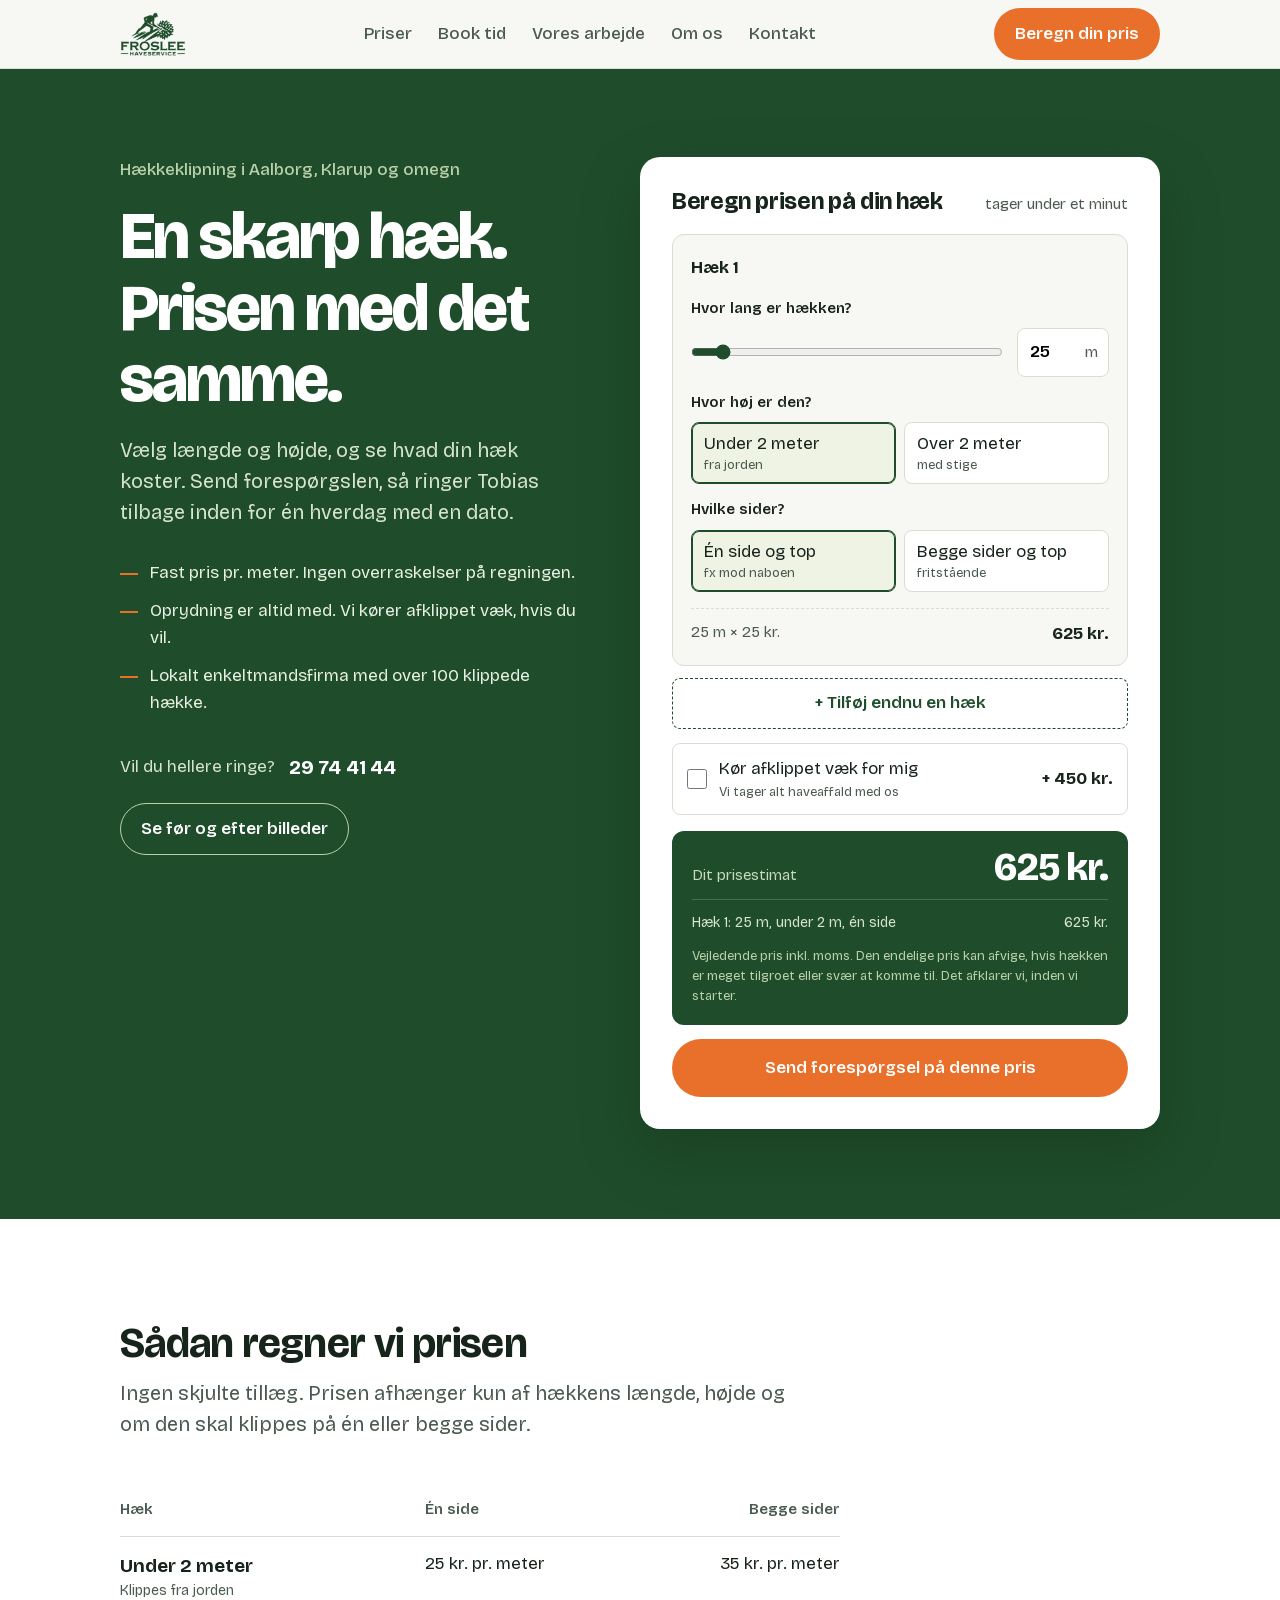
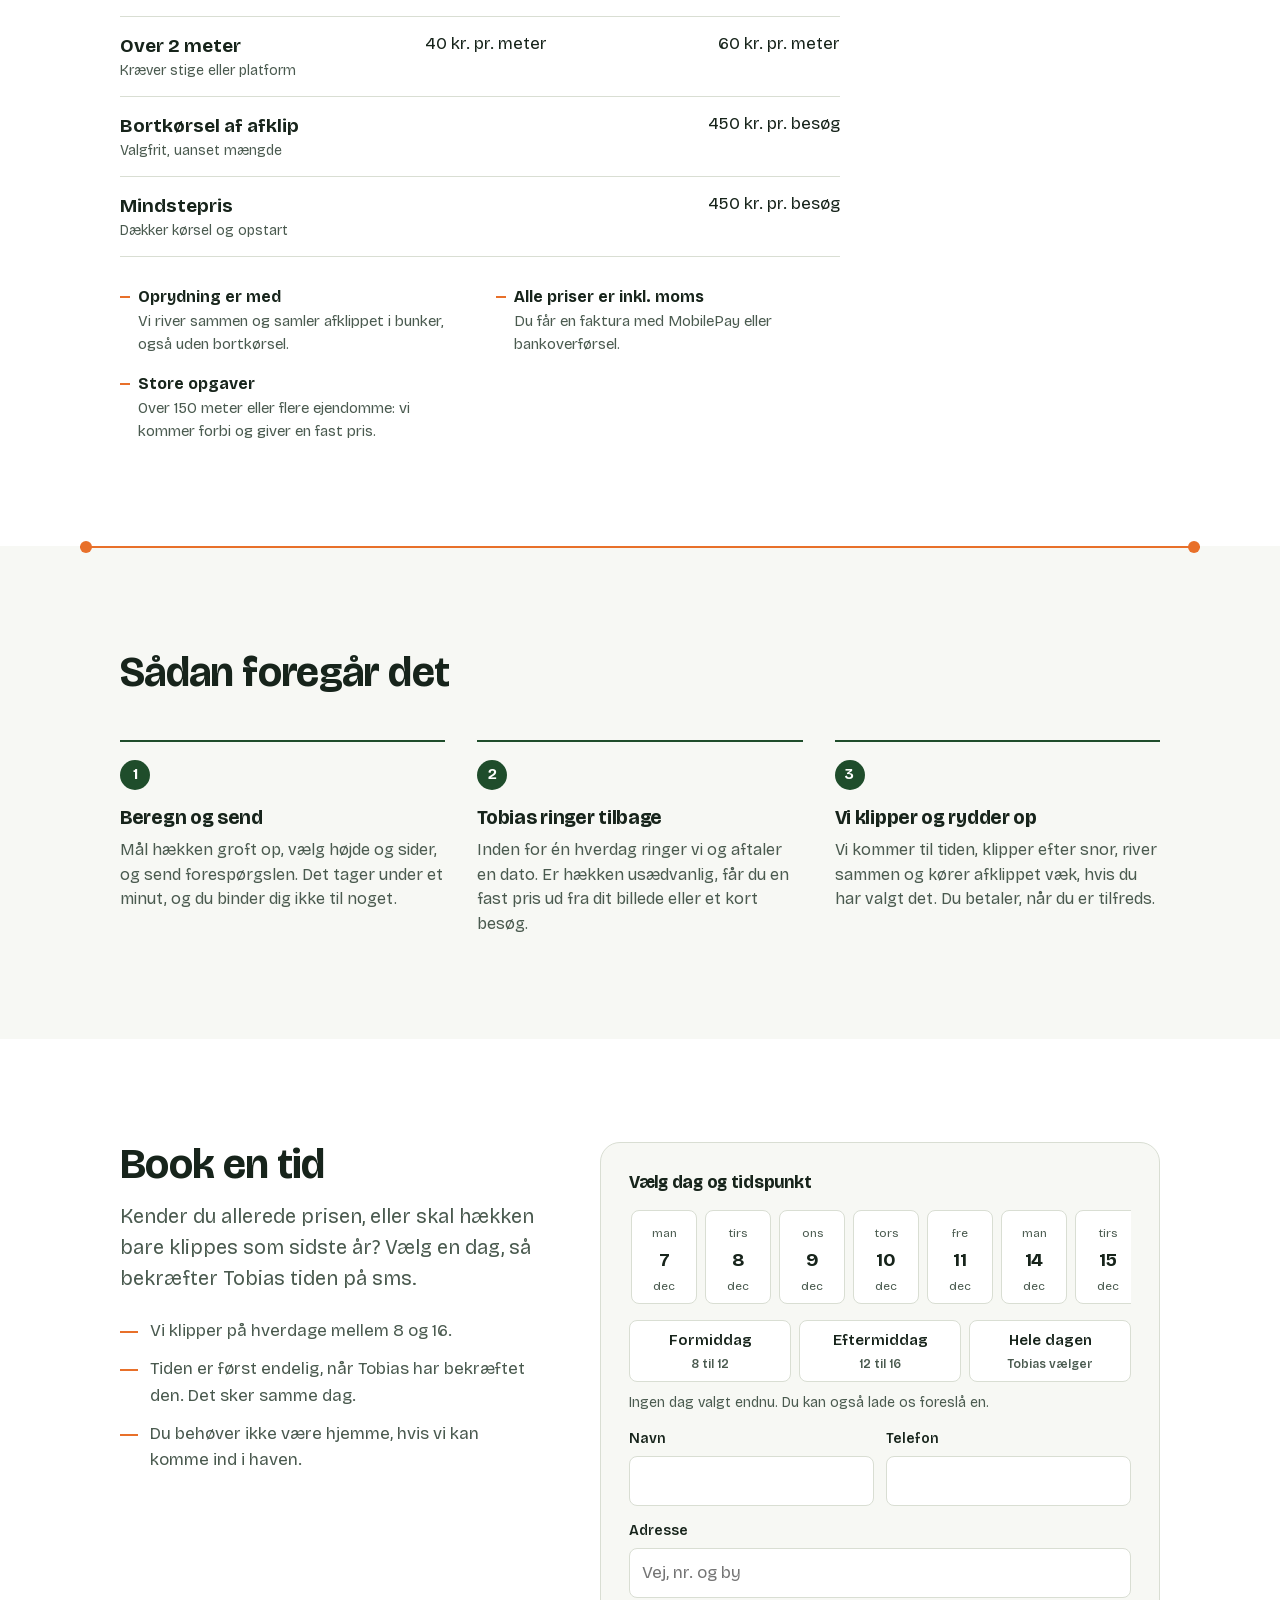
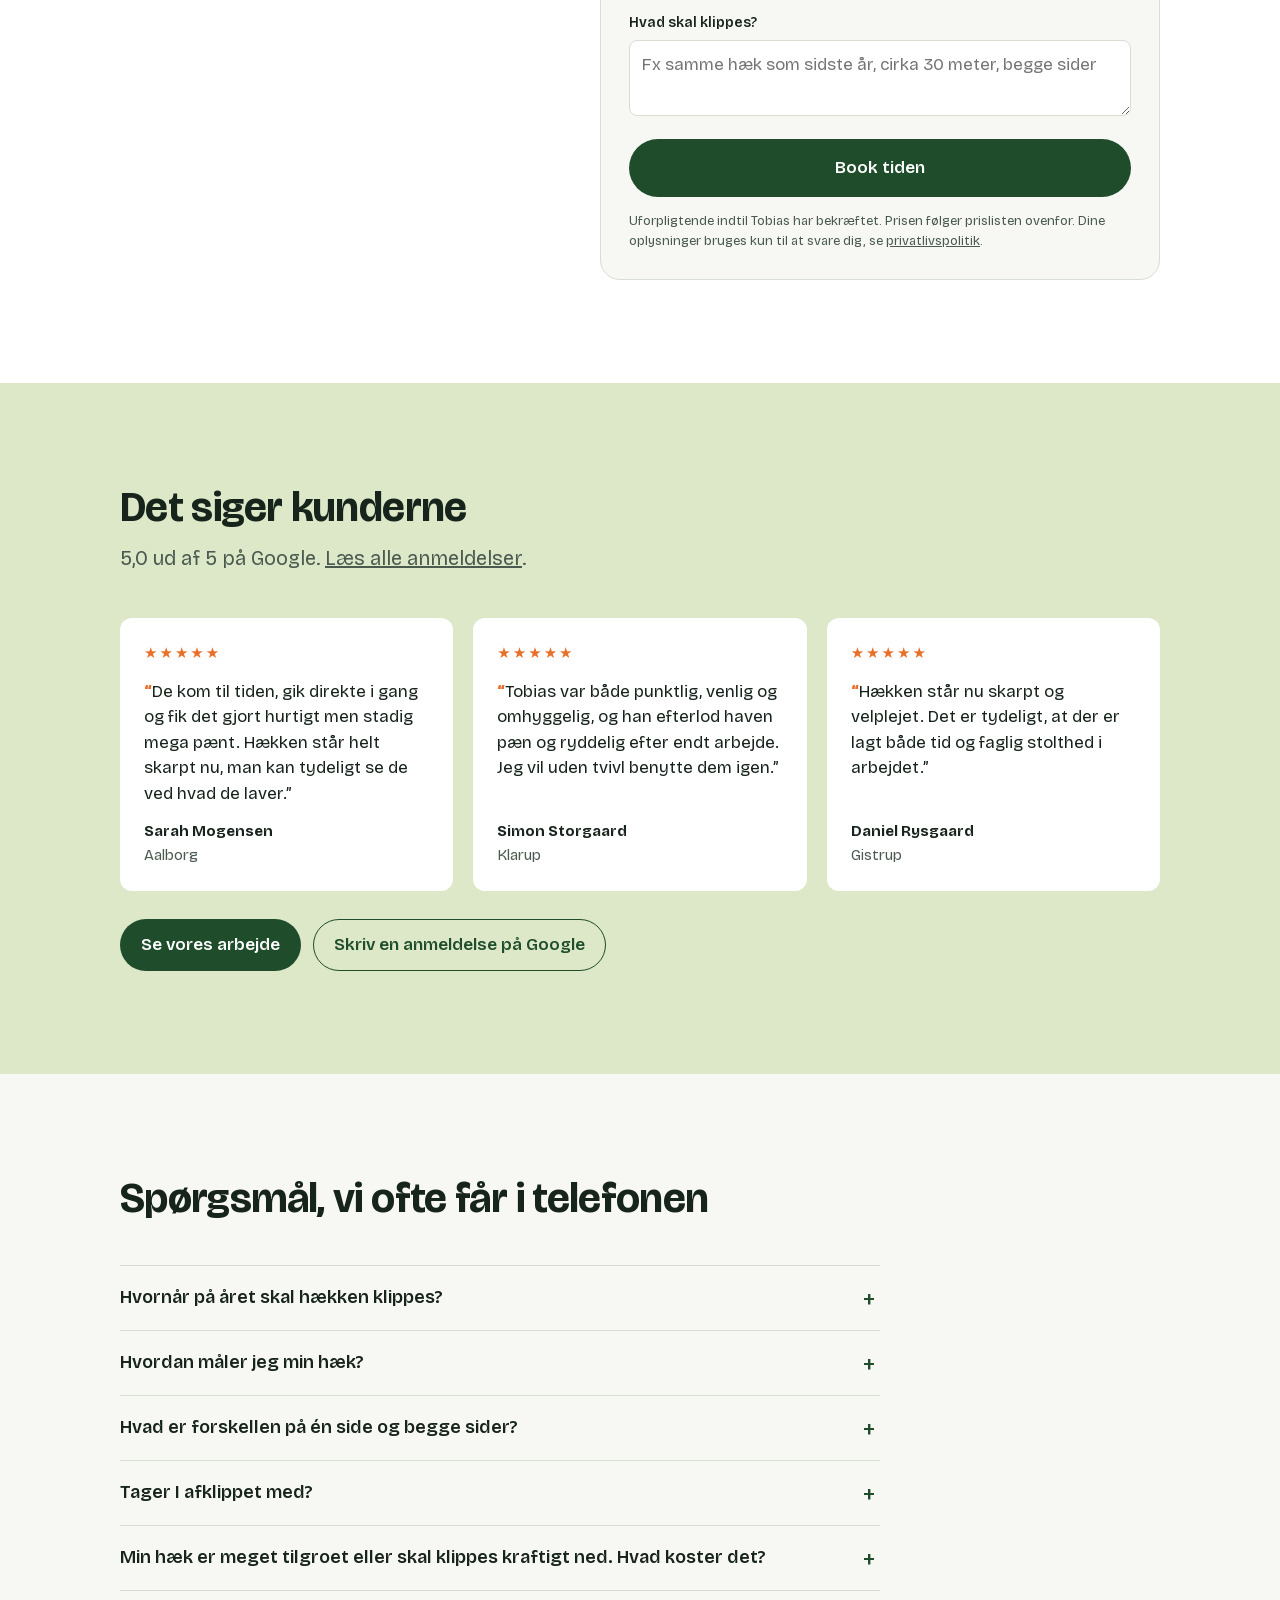
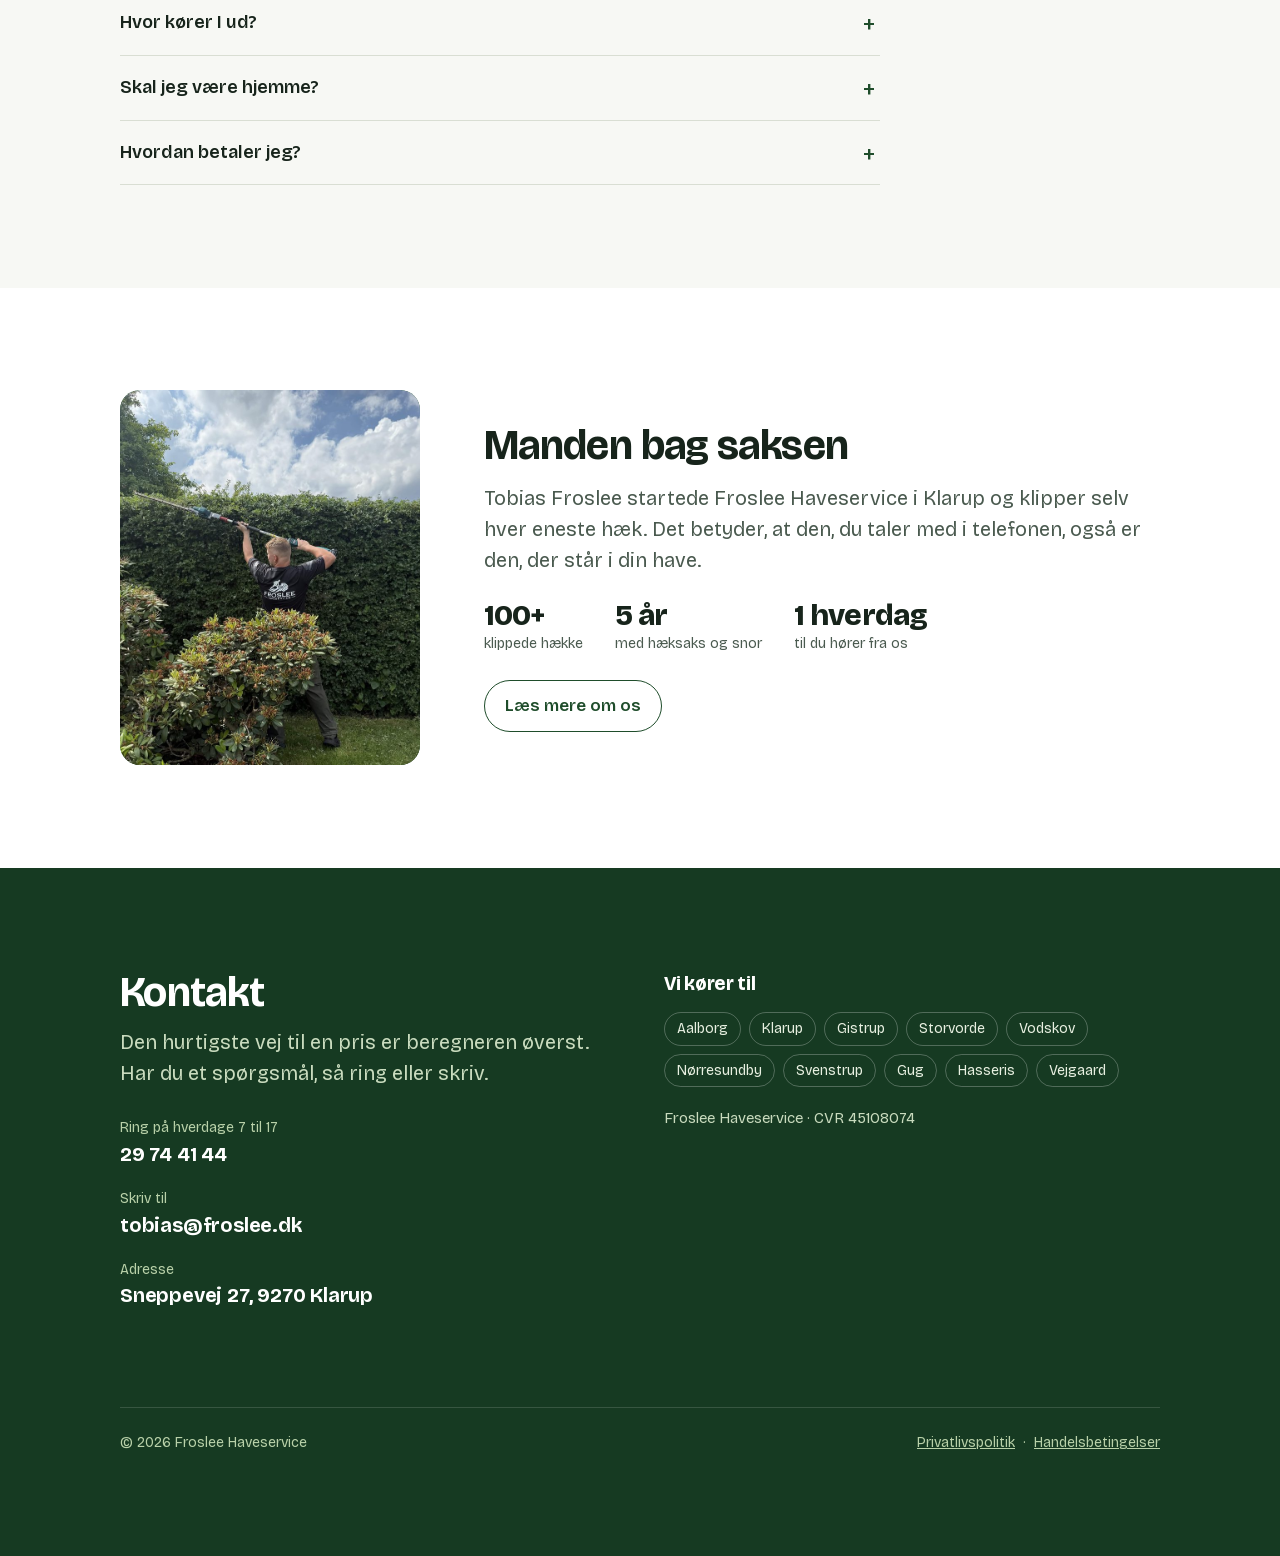
==== commit 6989f6e2: "froslee.dk: own domain in URLs, self-hosted font, privacy text" ====
--- a/index.html
+++ b/index.html
@@ -5,25 +5,23 @@
 <meta name="viewport" content="width=device-width, initial-scale=1">
 <title>Froslee Haveservice</title>
 <meta name="description" content="Hækkeklipning i Aalborg, Klarup og omegn. Beregn prisen på din hæk med det samme og send en forespørgsel.">
-<link rel="preconnect" href="https://fonts.googleapis.com">
-<link rel="preconnect" href="https://fonts.gstatic.com" crossorigin>
-<link href="https://fonts.googleapis.com/css2?family=Bricolage+Grotesque:opsz,wght@12..96,400;12..96,500;12..96,600;12..96,700;12..96,800&display=swap" rel="stylesheet">
+<link rel="stylesheet" href="fonts.css">
 <link rel="icon" type="image/png" sizes="32x32" href="img/favicon-32.png">
 <link rel="apple-touch-icon" href="img/apple-touch-icon.png">
 <meta name="theme-color" content="#1F4D2B">
-<link rel="canonical" href="https://devgityousef.github.io/froslee-redesign/">
+<link rel="canonical" href="https://froslee.dk/">
 <meta property="og:type" content="website">
 <meta property="og:site_name" content="Froslee Haveservice">
 <meta property="og:locale" content="da_DK">
 <meta property="og:title" content="Froslee Haveservice · Hækkeklipning i Aalborg">
 <meta property="og:description" content="Hækkeklipning i Aalborg og omegn. Beregn prisen på din hæk med det samme og book en tid.">
-<meta property="og:url" content="https://devgityousef.github.io/froslee-redesign/">
-<meta property="og:image" content="https://devgityousef.github.io/froslee-redesign/img/og.jpg">
+<meta property="og:url" content="https://froslee.dk/">
+<meta property="og:image" content="https://froslee.dk/img/og.jpg">
 <meta property="og:image:width" content="1200">
 <meta property="og:image:height" content="630">
 <meta name="twitter:card" content="summary_large_image">
 <link rel="stylesheet" href="styles.css">
-<script type="application/ld+json">{"@context": "https://schema.org", "@type": "LocalBusiness", "name": "Froslee Haveservice", "description": "Hækkeklipning for private og virksomheder i Aalborg og omegn.", "url": "https://devgityousef.github.io/froslee-redesign/", "image": "https://devgityousef.github.io/froslee-redesign/img/og.jpg", "logo": "https://devgityousef.github.io/froslee-redesign/img/icon-512.png", "telephone": "+4529744144", "email": "tobias@froslee.dk", "vatID": "DK45108074", "sameAs": ["https://maps.google.com/?cid=10139848527342528436"], "founder": {"@type": "Person", "name": "Tobias Froslee"}, "address": {"@type": "PostalAddress", "streetAddress": "Sneppevej 27", "postalCode": "9270", "addressLocality": "Klarup", "addressCountry": "DK"}, "areaServed": ["Aalborg", "Klarup", "Gistrup", "Storvorde", "Vodskov", "Nørresundby", "Svenstrup", "Gug", "Hasseris", "Vejgaard"], "openingHoursSpecification": [{"@type": "OpeningHoursSpecification", "dayOfWeek": ["Monday", "Tuesday", "Wednesday", "Thursday", "Friday"], "opens": "07:00", "closes": "17:00"}], "priceRange": "25-60 kr. pr. meter", "makesOffer": {"@type": "Offer", "itemOffered": {"@type": "Service", "name": "Hækkeklipning", "areaServed": "Aalborg"}}}</script>
+<script type="application/ld+json">{"@context": "https://schema.org", "@type": "LocalBusiness", "name": "Froslee Haveservice", "description": "Hækkeklipning for private og virksomheder i Aalborg og omegn.", "url": "https://froslee.dk/", "image": "https://froslee.dk/img/og.jpg", "logo": "https://froslee.dk/img/icon-512.png", "telephone": "+4529744144", "email": "tobias@froslee.dk", "vatID": "DK45108074", "sameAs": ["https://maps.google.com/?cid=10139848527342528436"], "founder": {"@type": "Person", "name": "Tobias Froslee"}, "address": {"@type": "PostalAddress", "streetAddress": "Sneppevej 27", "postalCode": "9270", "addressLocality": "Klarup", "addressCountry": "DK"}, "areaServed": ["Aalborg", "Klarup", "Gistrup", "Storvorde", "Vodskov", "Nørresundby", "Svenstrup", "Gug", "Hasseris", "Vejgaard"], "openingHoursSpecification": [{"@type": "OpeningHoursSpecification", "dayOfWeek": ["Monday", "Tuesday", "Wednesday", "Thursday", "Friday"], "opens": "07:00", "closes": "17:00"}], "priceRange": "25-60 kr. pr. meter", "makesOffer": {"@type": "Offer", "itemOffered": {"@type": "Service", "name": "Hækkeklipning", "areaServed": "Aalborg"}}}</script>
 </head>
 <body>
 
@@ -346,8 +344,10 @@
   });
   document.getElementById('waste').addEventListener('change', total);
 
-  // Booking picker: the next 12 weekdays and three time options.
-  // The real site reads free days from the booking plugin; here every weekday is open.
+  // Booking picker: the next 12 open weekdays and three time options.
+  // Closed days come from lukkedage.json (single dates + fixed weekdays), so Tobias
+  // can block a day off or a fully booked day without touching the page.
+  var CLOSED = {datoer: [], ugedage: []};
   var SLOTS = [
     {id:'am',  label:'Formiddag',   hint:'8 til 12'},
     {id:'pm',  label:'Eftermiddag', hint:'12 til 16'},
@@ -357,9 +357,14 @@
   var monShort = new Intl.DateTimeFormat('da-DK', {month:'short'});
   var dayLong  = new Intl.DateTimeFormat('da-DK', {weekday:'long', day:'numeric', month:'long'});
   function iso(d){ return d.getFullYear() + '-' + String(d.getMonth()+1).padStart(2,'0') + '-' + String(d.getDate()).padStart(2,'0'); }
+  function isOpen(d){
+    if (d.getDay() === 0 || d.getDay() === 6) return false;
+    if (CLOSED.ugedage.indexOf(d.getDay()) !== -1) return false;
+    return CLOSED.datoer.indexOf(iso(d)) === -1;
+  }
   function weekdays(n){
-    var out = [], d = new Date(); d.setHours(0,0,0,0);
-    while (out.length < n) { d.setDate(d.getDate()+1); if (d.getDay() !== 0 && d.getDay() !== 6) out.push(new Date(d)); }
+    var out = [], d = new Date(), guard = 0; d.setHours(0,0,0,0);
+    while (out.length < n && guard++ < 60) { d.setDate(d.getDate()+1); if (isOpen(d)) out.push(new Date(d)); }
     return out;
   }
   function makeBooking(root){
@@ -396,7 +401,16 @@
     return root;
   }
   var bookings = {};
-  document.querySelectorAll('[data-book]').forEach(function(el){ bookings[el.dataset.book] = makeBooking(el); });
+  function buildBookings(){
+    document.querySelectorAll('[data-book]').forEach(function(el){ bookings[el.dataset.book] = makeBooking(el); });
+  }
+  buildBookings();
+  fetch('lukkedage.json', {cache: 'no-store'}).then(function(r){ return r.ok ? r.json() : null; }).then(function(j){
+    if (!j) return;
+    CLOSED.datoer = Array.isArray(j.datoer) ? j.datoer : [];
+    CLOSED.ugedage = Array.isArray(j.ugedage) ? j.ugedage.map(Number) : [];
+    if (CLOSED.datoer.length || CLOSED.ugedage.length) buildBookings();
+  }).catch(function(){});
 
   function validate(f, fields){
     if (f._gotcha.value) return false; // honeypot
--- a/fonts.css
+++ b/fonts.css
@@ -0,0 +1,2 @@
+@font-face{font-family:'Bricolage Grotesque';font-style:normal;font-weight:200 800;font-display:swap;src:url(fonts/bricolage-vietnamese.woff2) format('woff2');unicode-range:U+0102-0103, U+0110-0111, U+0128-0129, U+0168-0169, U+01A0-01A1, U+01AF-01B0, U+0300-0301, U+0303-0304, U+0308-0309, U+0323, U+0329, U+1EA0-1EF9, U+20AB;}
+@font-face{font-family:'Bricolage Grotesque';font-style:normal;font-weight:200 800;font-display:swap;src:url(fonts/bricolage-latin.woff2) format('woff2');unicode-range:U+0000-00FF, U+0131, U+0152-0153, U+02BB-02BC, U+02C6, U+02DA, U+02DC, U+0304, U+0308, U+0329, U+2000-206F, U+20AC, U+2122, U+2191, U+2193, U+2212, U+2215, U+FEFF, U+FFFD;}
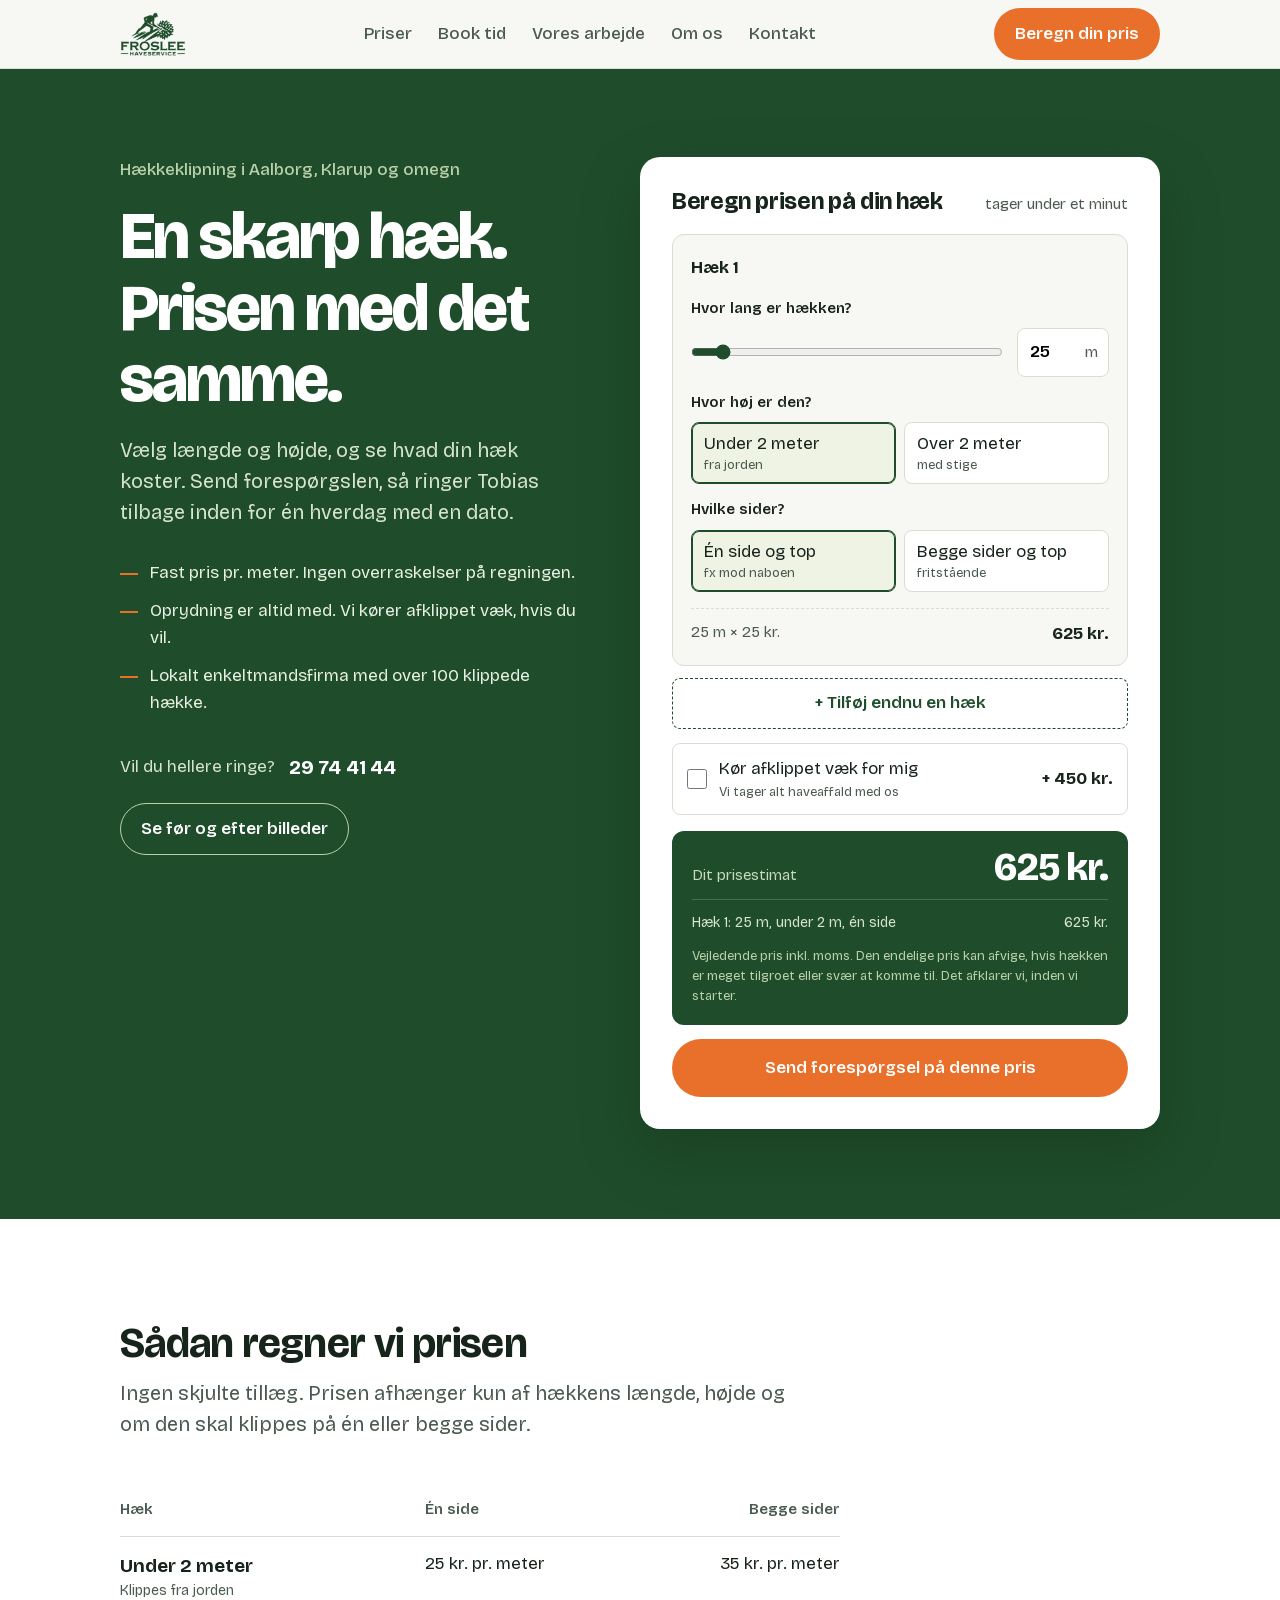
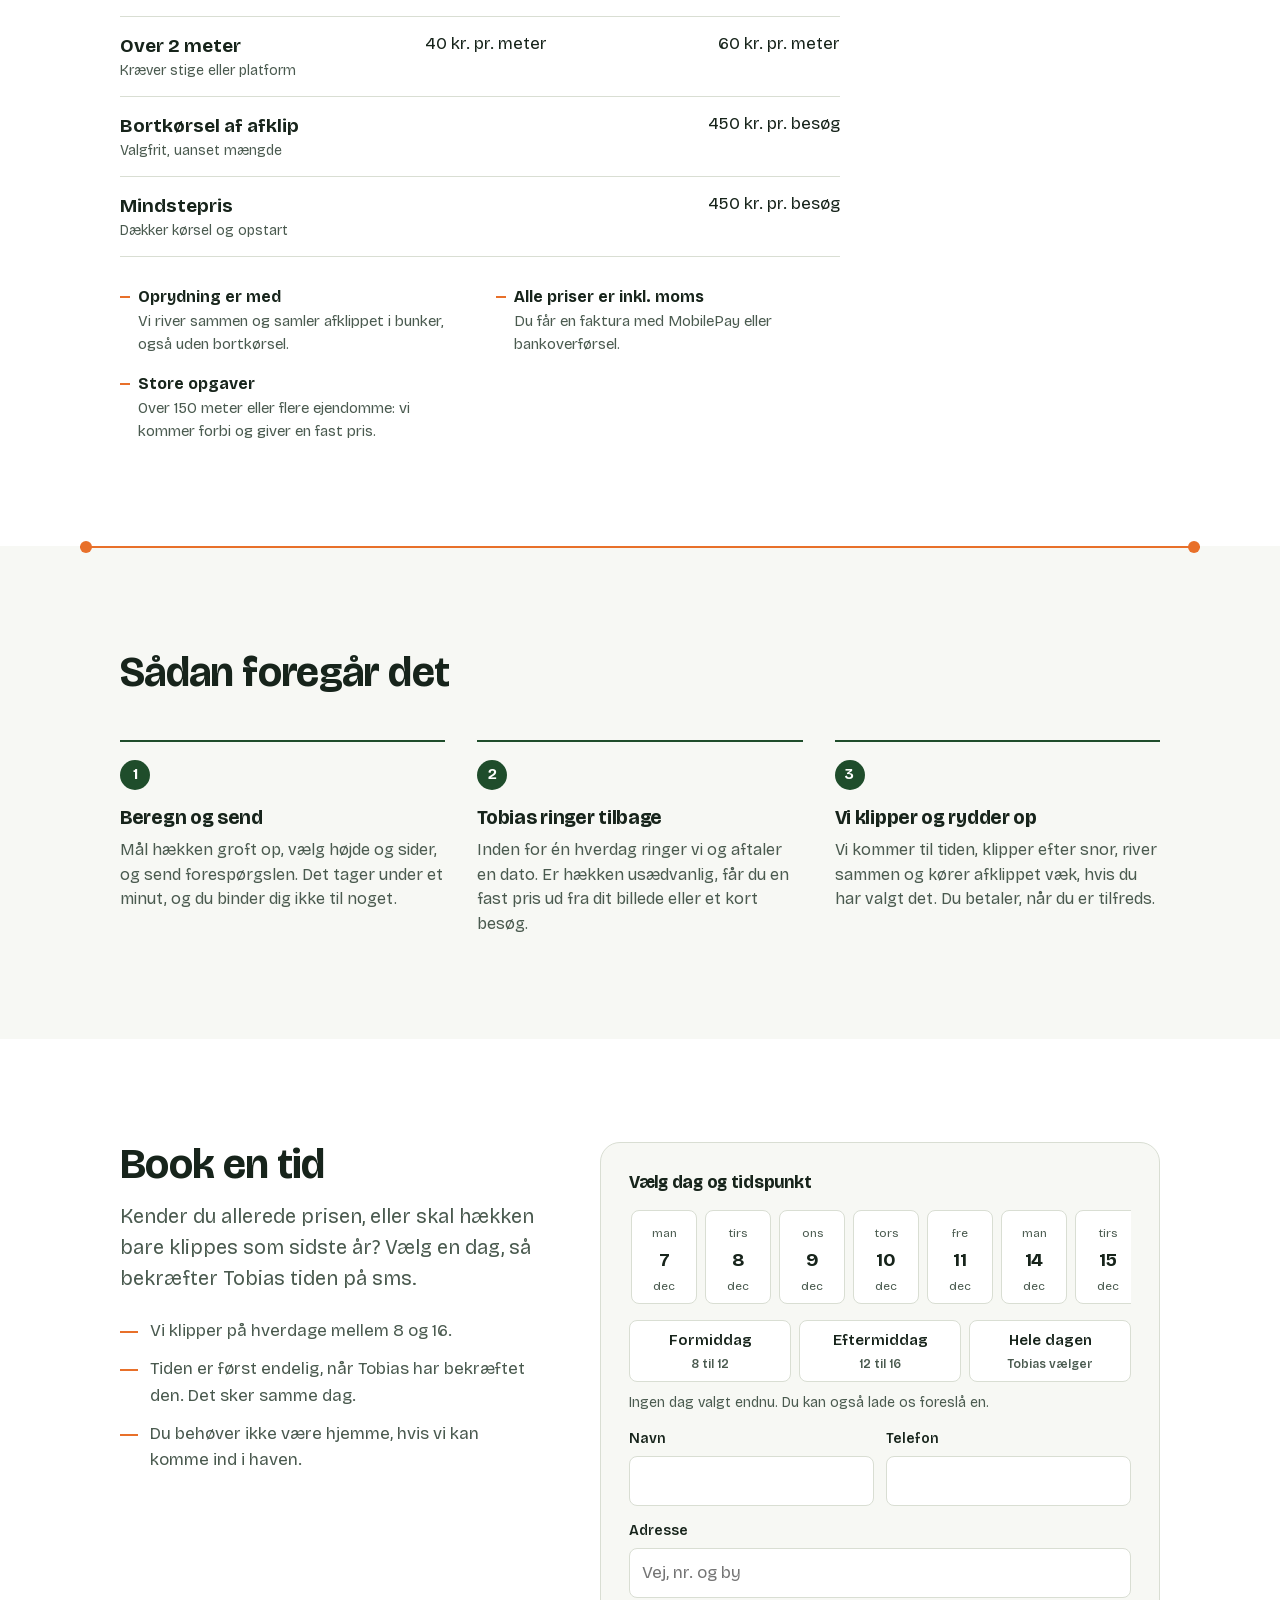
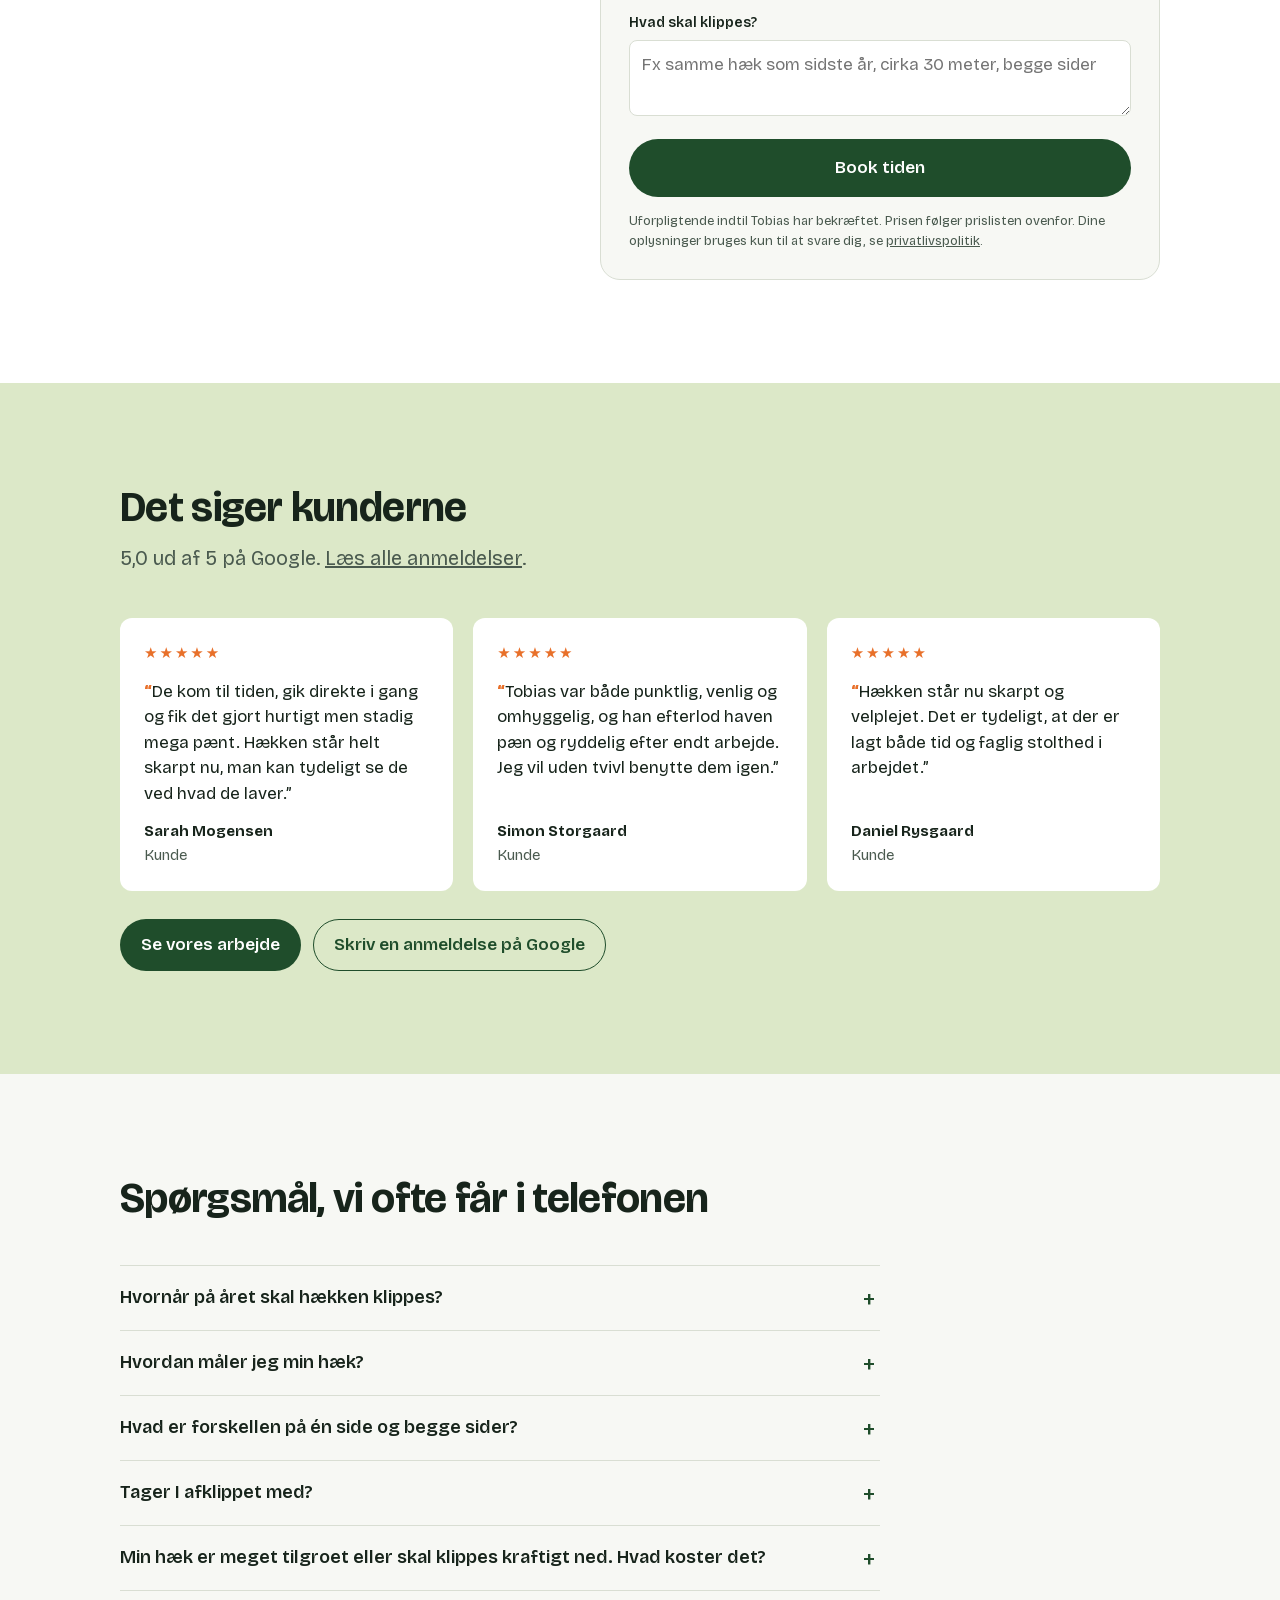
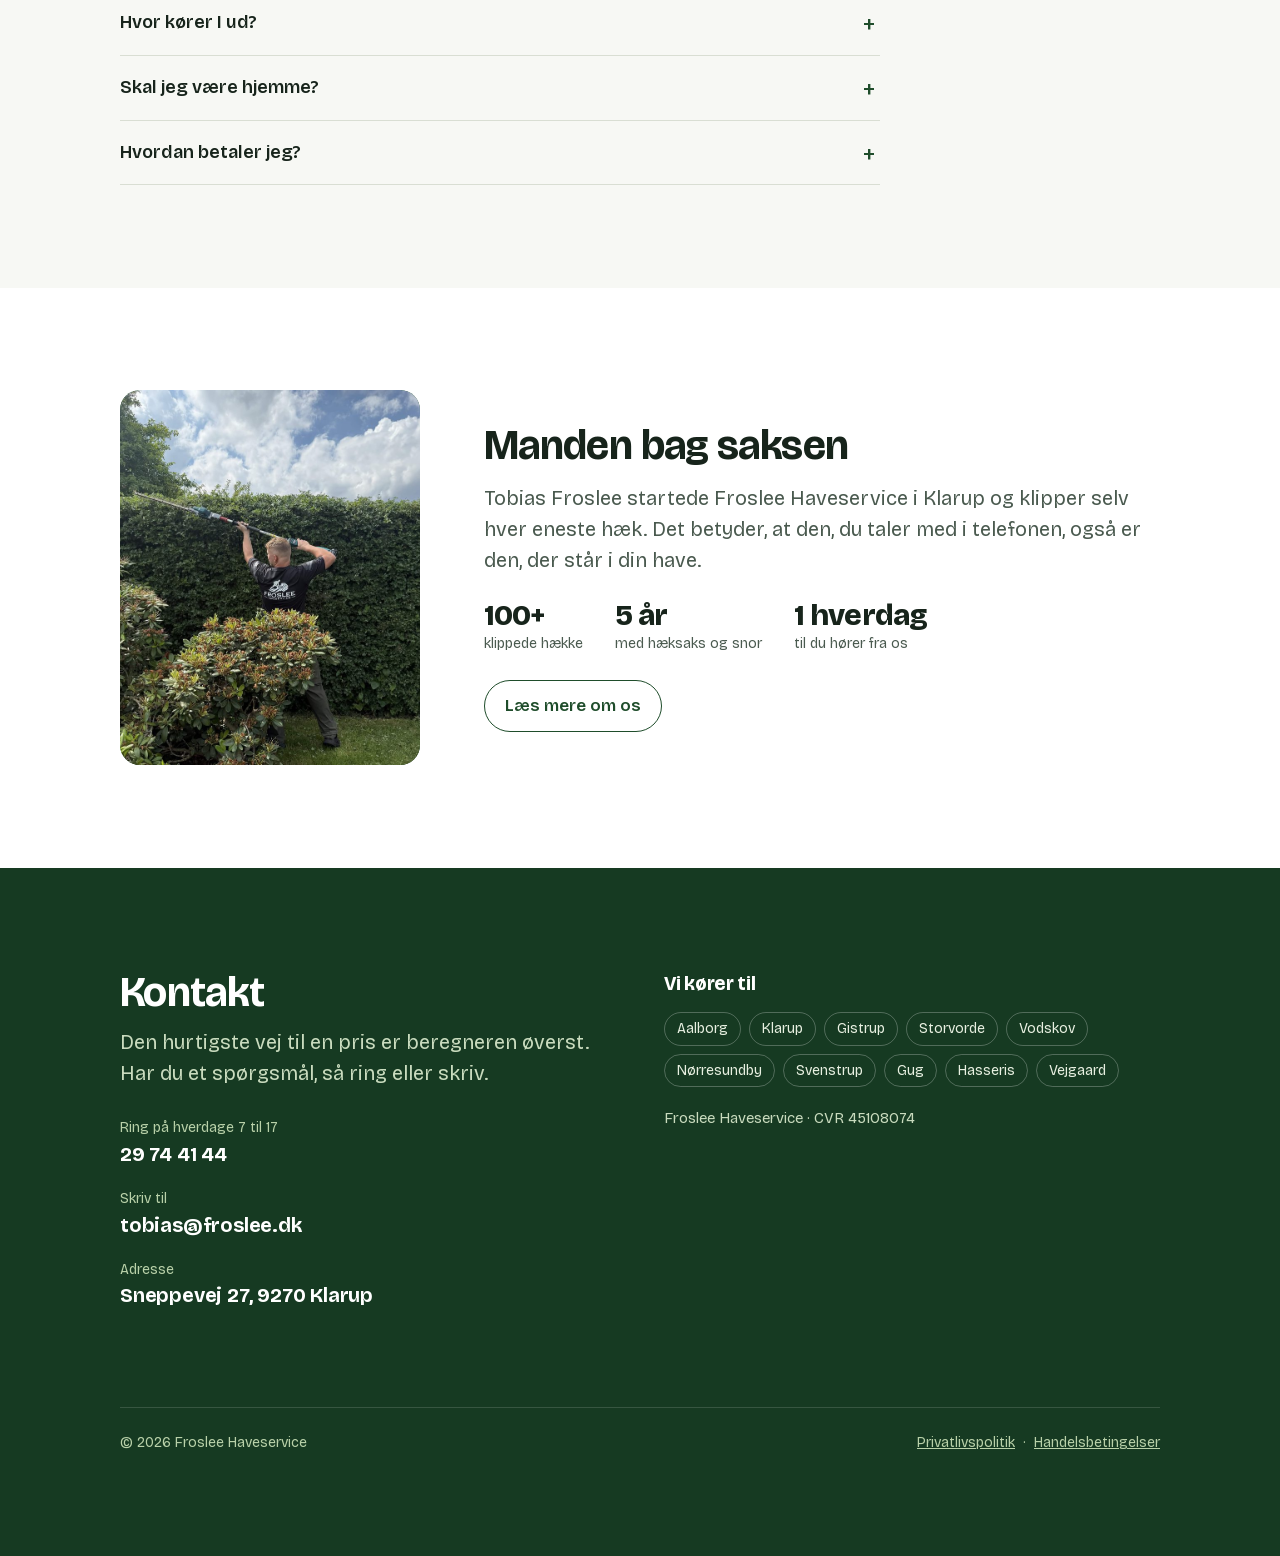
==== commit 1b04182a: "Reviews: drop unverified towns under reviewer names" ====
--- a/index.html
+++ b/index.html
@@ -27,15 +27,15 @@
 
 <header>
   <div class="wrap nav">
-    <a class="brand" href="index.html"><img src="img/logo-dark.png" alt="Froslee Haveservice"></a>
+    <a class="brand" href="/"><img src="img/logo-dark.png" alt="Froslee Haveservice"></a>
     <ul>
-      <li><a href="index.html#priser">Priser</a></li>
-      <li><a href="index.html#book">Book tid</a></li>
-      <li><a href="arbejde.html">Vores arbejde</a></li>
-      <li><a href="om-os.html">Om os</a></li>
-      <li><a href="index.html#kontakt">Kontakt</a></li>
+      <li><a href="/#priser">Priser</a></li>
+      <li><a href="/#book">Book tid</a></li>
+      <li><a href="/arbejde">Vores arbejde</a></li>
+      <li><a href="/om-os">Om os</a></li>
+      <li><a href="/#kontakt">Kontakt</a></li>
     </ul>
-    <a class="btn btn-primary" href="index.html#beregn">Beregn din pris</a>
+    <a class="btn btn-primary" href="/#beregn">Beregn din pris</a>
   </div>
 </header>
 
@@ -55,7 +55,7 @@
         <span>Vil du hellere ringe?</span>
         <a class="tel" href="tel:+4529744144">29 74 41 44</a>
       </div>
-      <p style="margin-top:20px"><a class="btn btn-ghost btn-light" href="arbejde.html">Se før og efter billeder</a></p>
+      <p style="margin-top:20px"><a class="btn btn-ghost btn-light" href="/arbejde">Se før og efter billeder</a></p>
     </div>
 
     <form class="calc" id="beregn" novalidate>
@@ -98,7 +98,7 @@
           <div class="in"><label for="msg">Er der noget, vi skal vide?</label><textarea id="msg" name="msg" rows="2" placeholder="Fx svær adgang, hund i haven, eller at hækken er meget tilgroet"></textarea></div>
           <div class="hp" aria-hidden="true"><label>Lad feltet stå tomt<input name="_gotcha" tabindex="-1" autocomplete="off"></label></div>
           <button type="submit" class="btn btn-dark btn-block">Send forespørgsel</button>
-          <p style="font-size:13px;color:var(--ink-2)">Uforpligtende. Vi ringer tilbage inden for én hverdag. Dine oplysninger bruges kun til at svare dig, se <a href="privatliv.html">privatlivspolitik</a>.</p>
+          <p style="font-size:13px;color:var(--ink-2)">Uforpligtende. Vi ringer tilbage inden for én hverdag. Dine oplysninger bruges kun til at svare dig, se <a href="/privatliv">privatlivspolitik</a>.</p>
         </div>
       </details>
 
@@ -170,7 +170,7 @@
       <div class="in"><label for="bmsg">Hvad skal klippes?</label><textarea id="bmsg" name="msg" rows="2" placeholder="Fx samme hæk som sidste år, cirka 30 meter, begge sider"></textarea></div>
       <div class="hp" aria-hidden="true"><label>Lad feltet stå tomt<input name="_gotcha" tabindex="-1" autocomplete="off"></label></div>
       <button type="submit" class="btn btn-dark btn-block">Book tiden</button>
-      <p style="font-size:13px;color:var(--ink-2);margin:0">Uforpligtende indtil Tobias har bekræftet. Prisen følger prislisten ovenfor. Dine oplysninger bruges kun til at svare dig, se <a href="privatliv.html">privatlivspolitik</a>.</p>
+      <p style="font-size:13px;color:var(--ink-2);margin:0">Uforpligtende indtil Tobias har bekræftet. Prisen følger prislisten ovenfor. Dine oplysninger bruges kun til at svare dig, se <a href="/privatliv">privatlivspolitik</a>.</p>
       <div class="sent" id="bookSent" role="status" style="margin-top:0">
         <h3>Tak, din booking er sendt</h3>
         <p id="bookSentText"></p>
@@ -189,20 +189,20 @@
       <article class="rev">
         <div class="stars" aria-label="5 ud af 5 stjerner">★★★★★</div>
         <q>De kom til tiden, gik direkte i gang og fik det gjort hurtigt men stadig mega pænt. Hækken står helt skarpt nu, man kan tydeligt se de ved hvad de laver.</q>
-        <footer><b>Sarah Mogensen</b>Aalborg</footer>
+        <footer><b>Sarah Mogensen</b>Kunde</footer>
       </article>
       <article class="rev">
         <div class="stars" aria-label="5 ud af 5 stjerner">★★★★★</div>
         <q>Tobias var både punktlig, venlig og omhyggelig, og han efterlod haven pæn og ryddelig efter endt arbejde. Jeg vil uden tvivl benytte dem igen.</q>
-        <footer><b>Simon Storgaard</b>Klarup</footer>
+        <footer><b>Simon Storgaard</b>Kunde</footer>
       </article>
       <article class="rev">
         <div class="stars" aria-label="5 ud af 5 stjerner">★★★★★</div>
         <q>Hækken står nu skarpt og velplejet. Det er tydeligt, at der er lagt både tid og faglig stolthed i arbejdet.</q>
-        <footer><b>Daniel Rysgaard</b>Gistrup</footer>
+        <footer><b>Daniel Rysgaard</b>Kunde</footer>
       </article>
     </div>
-    <p style="margin-top:28px;display:flex;gap:12px;flex-wrap:wrap"><a class="btn btn-dark" href="arbejde.html">Se vores arbejde</a><a class="btn btn-ghost" href="https://maps.google.com/?cid=10139848527342528436" rel="noopener">Skriv en anmeldelse på Google</a></p>
+    <p style="margin-top:28px;display:flex;gap:12px;flex-wrap:wrap"><a class="btn btn-dark" href="/arbejde">Se vores arbejde</a><a class="btn btn-ghost" href="https://maps.google.com/?cid=10139848527342528436" rel="noopener">Skriv en anmeldelse på Google</a></p>
   </div>
 </section>
 
@@ -235,7 +235,7 @@
         <div><b>5 år</b><span>med hæksaks og snor</span></div>
         <div><b>1 hverdag</b><span>til du hører fra os</span></div>
       </div>
-      <p style="margin-top:24px"><a class="btn btn-ghost" href="om-os.html">Læs mere om os</a></p>
+      <p style="margin-top:24px"><a class="btn btn-ghost" href="/om-os">Læs mere om os</a></p>
     </div>
   </div>
 </section>
@@ -260,7 +260,7 @@
     </div>
     <div class="foot" style="grid-column:1/-1">
       <span>© 2026 Froslee Haveservice</span>
-      <span><a href="privatliv.html">Privatlivspolitik</a> &nbsp;·&nbsp; <a href="handelsbetingelser.html">Handelsbetingelser</a></span>
+      <span><a href="/privatliv">Privatlivspolitik</a> &nbsp;·&nbsp; <a href="/handelsbetingelser">Handelsbetingelser</a></span>
     </div>
   </div>
 </section>
--- a/fonts.css
+++ b/fonts.css
@@ -1,2 +1,3 @@
 @font-face{font-family:'Bricolage Grotesque';font-style:normal;font-weight:200 800;font-display:swap;src:url(fonts/bricolage-vietnamese.woff2) format('woff2');unicode-range:U+0102-0103, U+0110-0111, U+0128-0129, U+0168-0169, U+01A0-01A1, U+01AF-01B0, U+0300-0301, U+0303-0304, U+0308-0309, U+0323, U+0329, U+1EA0-1EF9, U+20AB;}
+@font-face{font-family:'Bricolage Grotesque';font-style:normal;font-weight:200 800;font-display:swap;src:url(fonts/bricolage-latin-ext.woff2) format('woff2');unicode-range:U+0100-02BA, U+02BD-02C5, U+02C7-02CC, U+02CE-02D7, U+02DD-02FF, U+0304, U+0308, U+0329, U+1D00-1DBF, U+1E00-1E9F, U+1EF2-1EFF, U+2020, U+20A0-20AB, U+20AD-20C4, U+2113, U+2C60-2C7F, U+A720-A7FF;}
 @font-face{font-family:'Bricolage Grotesque';font-style:normal;font-weight:200 800;font-display:swap;src:url(fonts/bricolage-latin.woff2) format('woff2');unicode-range:U+0000-00FF, U+0131, U+0152-0153, U+02BB-02BC, U+02C6, U+02DA, U+02DC, U+0304, U+0308, U+0329, U+2000-206F, U+20AC, U+2122, U+2191, U+2193, U+2212, U+2215, U+FEFF, U+FFFD;}
